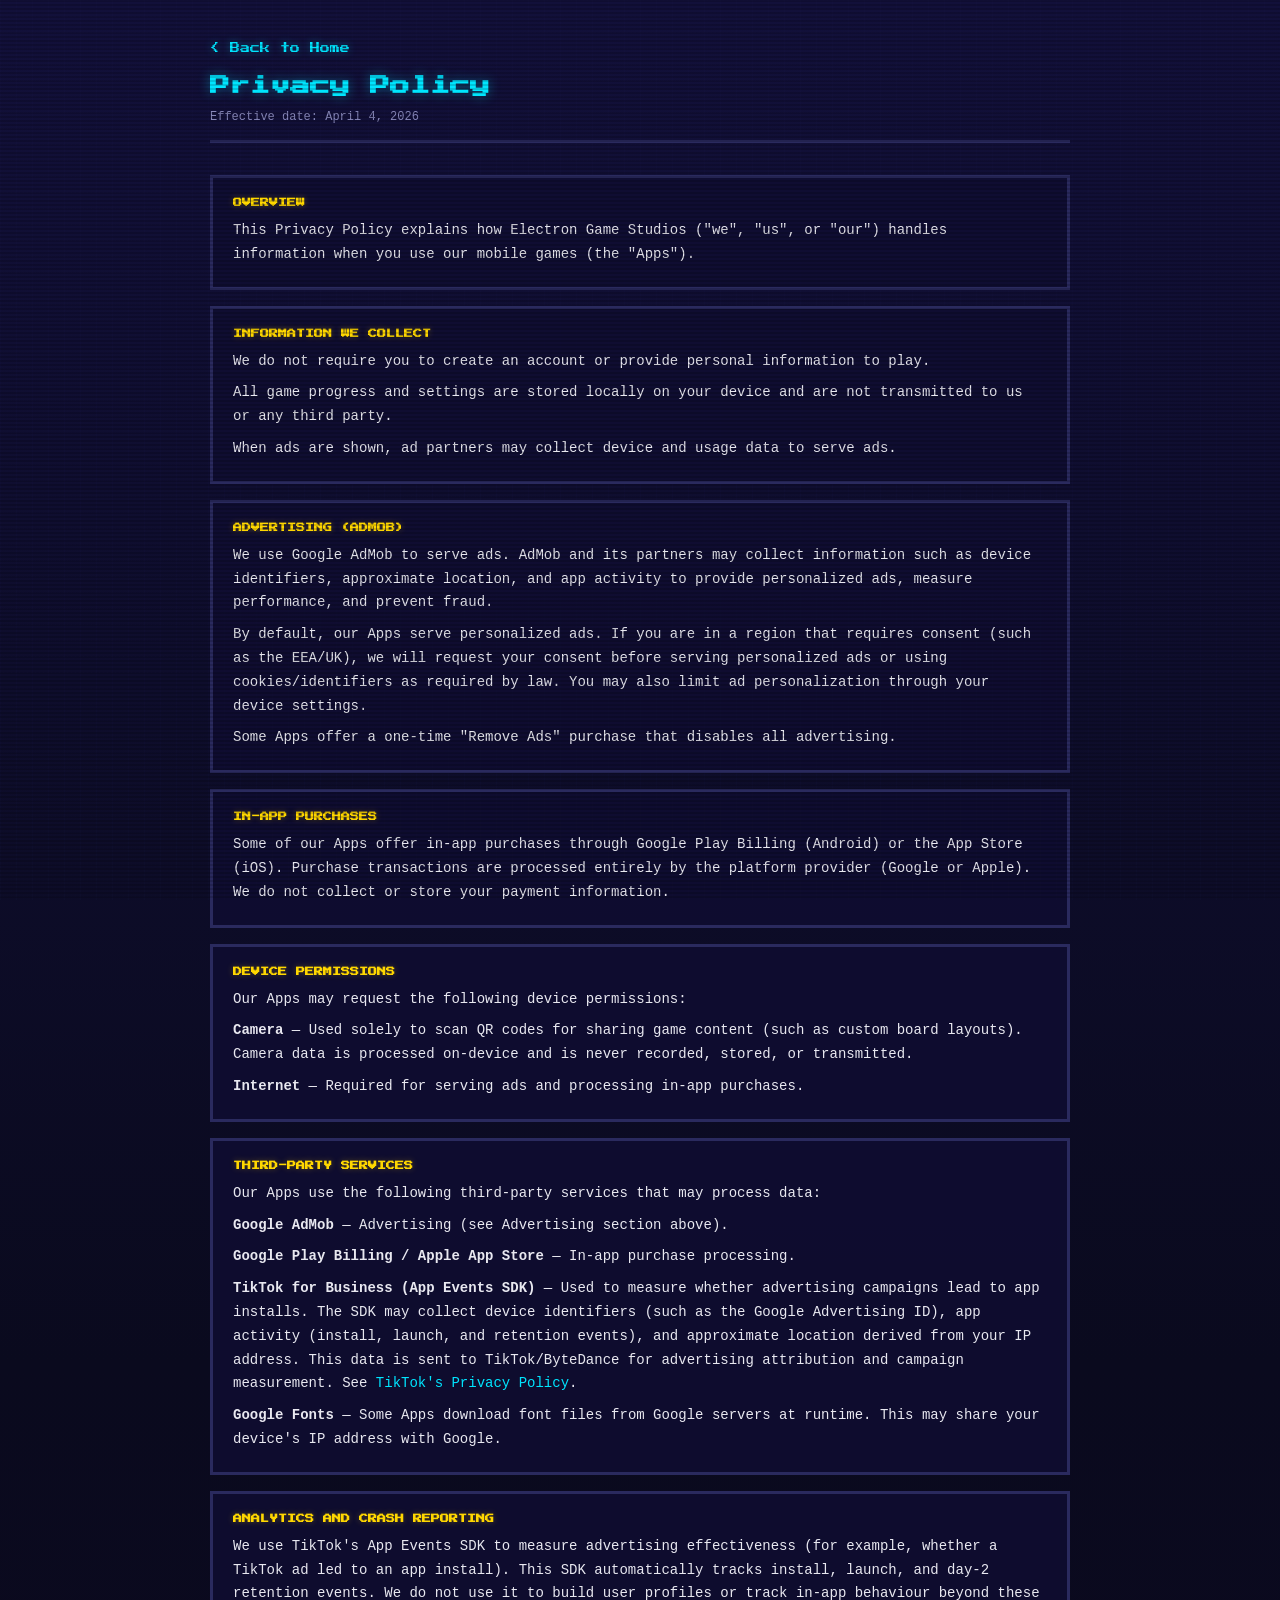
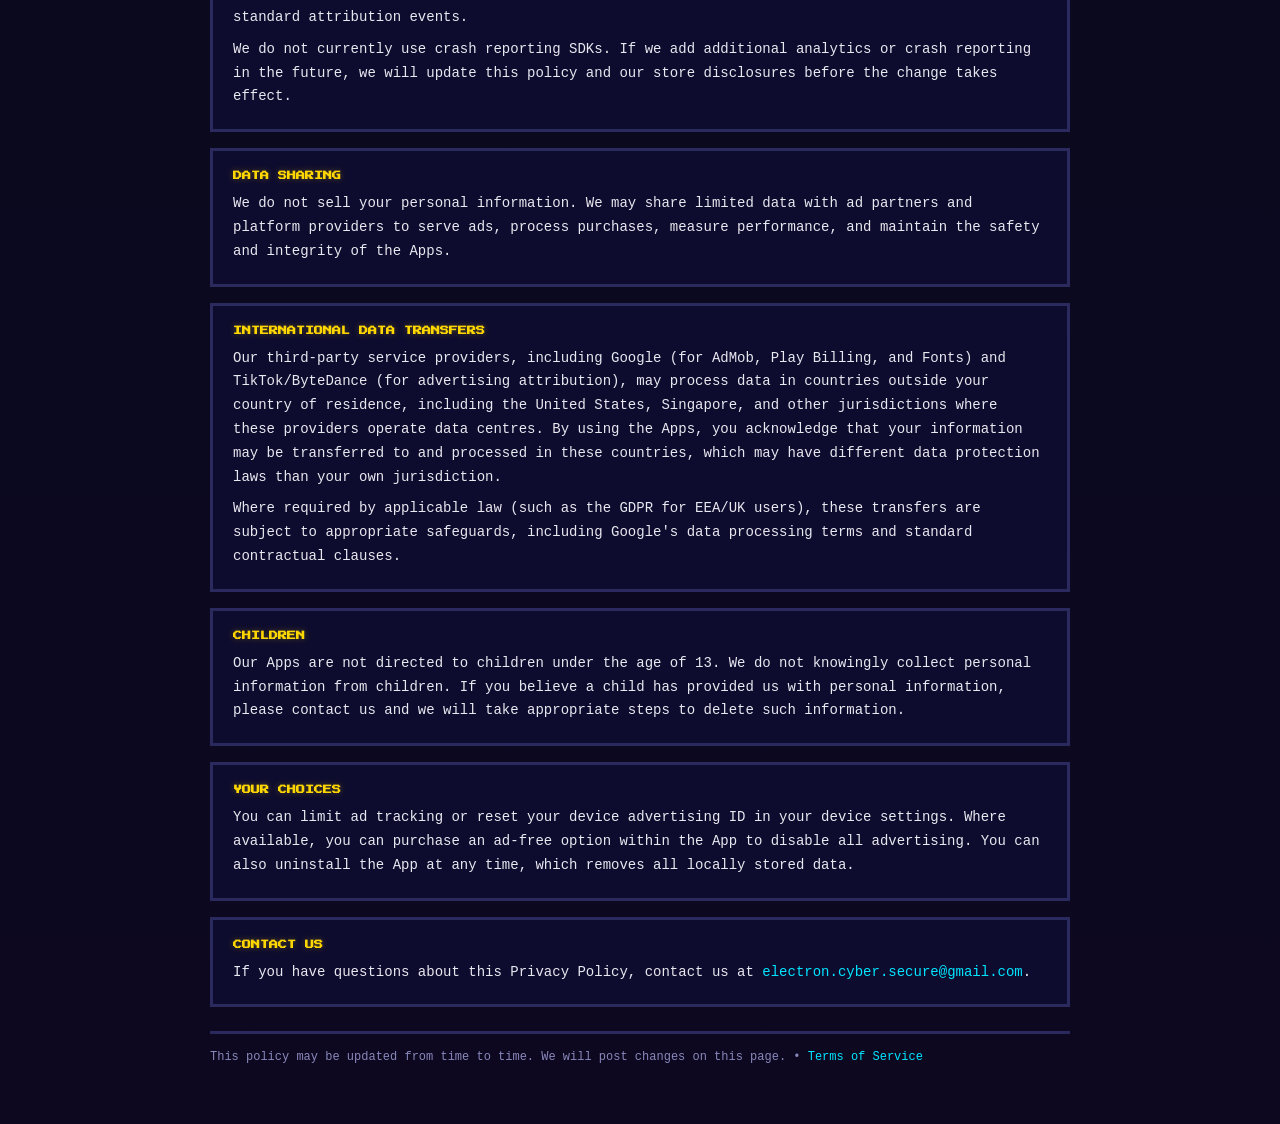
==== privacy.html @ 32475742 "docs: add TikTok SDK disclosure to privacy policy Co-Authored-By: Claude Opus 4.6 (1M context) <nore" ====
<!doctype html>
<html lang="en">
<head>
  <meta charset="utf-8">
  <meta name="viewport" content="width=device-width, initial-scale=1">
  <title>Privacy Policy - Electron Game Studios</title>
  <meta name="description" content="Privacy Policy for Electron Game Studios mobile games.">
  <link rel="preconnect" href="https://fonts.googleapis.com">
  <link rel="preconnect" href="https://fonts.gstatic.com" crossorigin>
  <link href="https://fonts.googleapis.com/css2?family=Press+Start+2P&display=swap" rel="stylesheet">
  <style>
    :root {
      --bg-deep: #0a0a1e;
      --bg-mid: #12103a;
      --text: #e8e8f0;
      --muted: #8888bb;
      --cyan: #00e5ff;
      --yellow: #ffd700;
      --purple: #9b4dff;
      --card-bg: rgba(16, 14, 50, 0.85);
      --border: #2a2a5e;
      --glow-cyan: rgba(0, 229, 255, 0.4);
    }

    * { box-sizing: border-box; margin: 0; padding: 0; }

    html, body {
      font-family: "Courier New", "Consolas", monospace;
      color: var(--text);
      background: linear-gradient(180deg, var(--bg-mid) 0%, var(--bg-deep) 50%, #0d0820 100%);
      overflow-x: hidden;
    }

    /* CRT scanline overlay */
    body::after {
      content: "";
      position: fixed;
      inset: 0;
      background: repeating-linear-gradient(
        0deg,
        transparent,
        transparent 2px,
        rgba(0, 0, 0, 0.15) 2px,
        rgba(0, 0, 0, 0.15) 4px
      );
      pointer-events: none;
      z-index: 100;
    }

    /* Pixel grid pattern */
    body::before {
      content: "";
      position: fixed;
      inset: 0;
      background-image:
        linear-gradient(rgba(40, 40, 100, 0.08) 1px, transparent 1px),
        linear-gradient(90deg, rgba(40, 40, 100, 0.08) 1px, transparent 1px);
      background-size: 16px 16px;
      pointer-events: none;
      z-index: 0;
    }

    .wrap {
      position: relative;
      z-index: 1;
      max-width: 900px;
      margin: 0 auto;
      padding: 40px 20px 60px;
    }

    header {
      margin-bottom: 32px;
      padding-bottom: 16px;
      border-bottom: 3px solid var(--border);
    }

    header a {
      font-family: "Press Start 2P", monospace;
      font-size: 10px;
      color: var(--cyan);
      text-decoration: none;
      text-shadow: 0 0 8px var(--glow-cyan);
    }

    header a:hover {
      text-shadow: 0 0 15px var(--glow-cyan);
    }

    h1 {
      font-family: "Press Start 2P", monospace;
      font-size: clamp(12px, 3vw, 20px);
      color: var(--cyan);
      text-shadow: 0 0 12px var(--glow-cyan);
      margin: 12px 0 8px;
      line-height: 1.6;
    }

    .date {
      font-size: 12px;
      color: var(--muted);
    }

    .card {
      background: var(--card-bg);
      border: 3px solid var(--border);
      padding: 20px;
      margin: 16px 0;
      transition: border-color 0.2s;
    }

    .card:hover {
      border-color: var(--purple);
    }

    h2 {
      font-family: "Press Start 2P", monospace;
      font-size: 9px;
      text-transform: uppercase;
      color: var(--yellow);
      margin-bottom: 12px;
      text-shadow: 0 0 6px rgba(255, 215, 0, 0.3);
    }

    p {
      margin: 8px 0 0;
      color: var(--text);
      line-height: 1.7;
      font-size: 14px;
    }

    a {
      color: var(--cyan);
      text-decoration: none;
    }

    a:hover {
      text-shadow: 0 0 8px var(--glow-cyan);
    }

    .footer-note {
      color: var(--muted);
      font-size: 12px;
      margin-top: 24px;
      padding-top: 16px;
      border-top: 3px solid var(--border);
    }
  </style>
</head>
<body>
  <div class="wrap">
    <header>
      <a href="index.html">&lt; Back to Home</a>
      <h1>Privacy Policy</h1>
      <div class="date">Effective date: April 4, 2026</div>
    </header>

    <div class="card">
      <h2>Overview</h2>
      <p>
        This Privacy Policy explains how Electron Game Studios ("we", "us", or "our")
        handles information when you use our mobile games (the "Apps").
      </p>
    </div>

    <div class="card">
      <h2>Information We Collect</h2>
      <p>We do not require you to create an account or provide personal information to play.</p>
      <p>All game progress and settings are stored locally on your device and are not transmitted to us or any third party.</p>
      <p>When ads are shown, ad partners may collect device and usage data to serve ads.</p>
    </div>

    <div class="card">
      <h2>Advertising (AdMob)</h2>
      <p>
        We use Google AdMob to serve ads. AdMob and its partners may collect information
        such as device identifiers, approximate location, and app activity to provide
        personalized ads, measure performance, and prevent fraud.
      </p>
      <p>
        By default, our Apps serve personalized ads. If you are in a region that requires
        consent (such as the EEA/UK), we will request your consent before serving personalized
        ads or using cookies/identifiers as required by law. You may also limit ad
        personalization through your device settings.
      </p>
      <p>
        Some Apps offer a one-time "Remove Ads" purchase that disables all advertising.
      </p>
    </div>

    <div class="card">
      <h2>In-App Purchases</h2>
      <p>
        Some of our Apps offer in-app purchases through Google Play Billing (Android) or
        the App Store (iOS). Purchase transactions are processed entirely by the platform
        provider (Google or Apple). We do not collect or store your payment information.
      </p>
    </div>

    <div class="card">
      <h2>Device Permissions</h2>
      <p>
        Our Apps may request the following device permissions:
      </p>
      <p>
        <strong>Camera</strong> &mdash; Used solely to scan QR codes for sharing game content
        (such as custom board layouts). Camera data is processed
        on-device and is never recorded, stored, or transmitted.
      </p>
      <p>
        <strong>Internet</strong> &mdash; Required for serving ads and processing in-app purchases.
      </p>
    </div>

    <div class="card">
      <h2>Third-Party Services</h2>
      <p>Our Apps use the following third-party services that may process data:</p>
      <p>
        <strong>Google AdMob</strong> &mdash; Advertising (see Advertising section above).
      </p>
      <p>
        <strong>Google Play Billing / Apple App Store</strong> &mdash; In-app purchase processing.
      </p>
      <p>
        <strong>TikTok for Business (App Events SDK)</strong> &mdash; Used to measure whether
        advertising campaigns lead to app installs. The SDK may collect device identifiers
        (such as the Google Advertising ID), app activity (install, launch, and retention
        events), and approximate location derived from your IP address. This data is sent to
        TikTok/ByteDance for advertising attribution and campaign measurement.
        See <a href="https://www.tiktok.com/legal/page/global/privacy-policy/en">TikTok's Privacy Policy</a>.
      </p>
      <p>
        <strong>Google Fonts</strong> &mdash; Some Apps download font files from Google servers
        at runtime. This may share your device's IP address with Google.
      </p>
    </div>

    <div class="card">
      <h2>Analytics and Crash Reporting</h2>
      <p>
        We use TikTok's App Events SDK to measure advertising effectiveness (for example,
        whether a TikTok ad led to an app install). This SDK automatically tracks install,
        launch, and day-2 retention events. We do not use it to build user profiles or track
        in-app behaviour beyond these standard attribution events.
      </p>
      <p>
        We do not currently use crash reporting SDKs. If we add additional analytics or crash
        reporting in the future, we will update this policy and our store disclosures before
        the change takes effect.
      </p>
    </div>

    <div class="card">
      <h2>Data Sharing</h2>
      <p>
        We do not sell your personal information. We may share limited data with ad partners
        and platform providers to serve ads, process purchases, measure performance, and
        maintain the safety and integrity of the Apps.
      </p>
    </div>

    <div class="card">
      <h2>International Data Transfers</h2>
      <p>
        Our third-party service providers, including Google (for AdMob, Play Billing, and Fonts)
        and TikTok/ByteDance (for advertising attribution),
        may process data in countries outside your country of residence, including the United States,
        Singapore, and other jurisdictions where these providers operate data centres. By using the Apps, you acknowledge
        that your information may be transferred to and processed in these countries, which may have
        different data protection laws than your own jurisdiction.
      </p>
      <p>
        Where required by applicable law (such as the GDPR for EEA/UK users), these transfers are
        subject to appropriate safeguards, including Google's data processing terms and standard
        contractual clauses.
      </p>
    </div>

    <div class="card">
      <h2>Children</h2>
      <p>
        Our Apps are not directed to children under the age of 13. We do not knowingly collect
        personal information from children. If you believe a child has provided us with
        personal information, please contact us and we will take appropriate steps to delete
        such information.
      </p>
    </div>

    <div class="card">
      <h2>Your Choices</h2>
      <p>
        You can limit ad tracking or reset your device advertising ID in your device settings.
        Where available, you can purchase an ad-free option within the App to disable all
        advertising. You can also uninstall the App at any time, which removes all locally
        stored data.
      </p>
    </div>

    <div class="card">
      <h2>Contact Us</h2>
      <p>
        If you have questions about this Privacy Policy, contact us at
        <a href="mailto:electron.cyber.secure@gmail.com">electron.cyber.secure@gmail.com</a>.
      </p>
    </div>

    <div class="footer-note">
      This policy may be updated from time to time. We will post changes on this page.
      &bull; <a href="tos.html">Terms of Service</a>
    </div>
  </div>
</body>
</html>
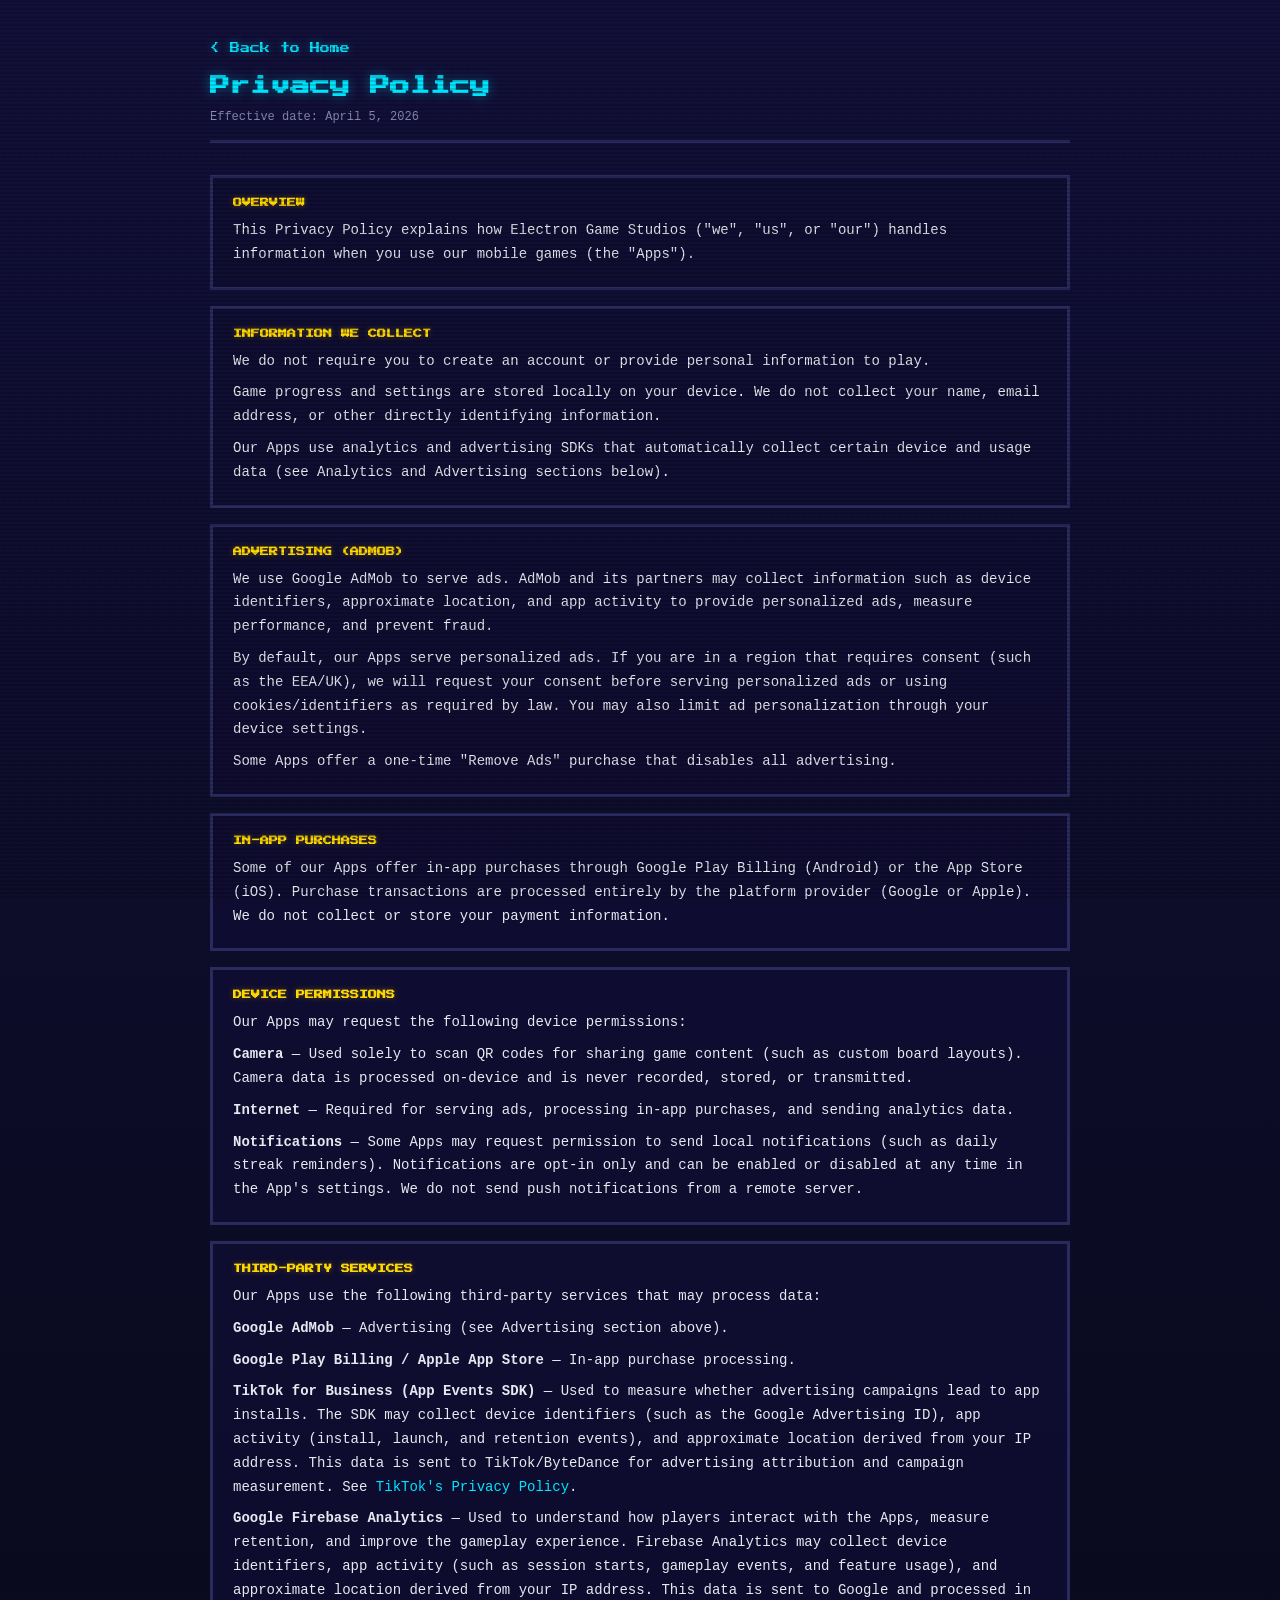
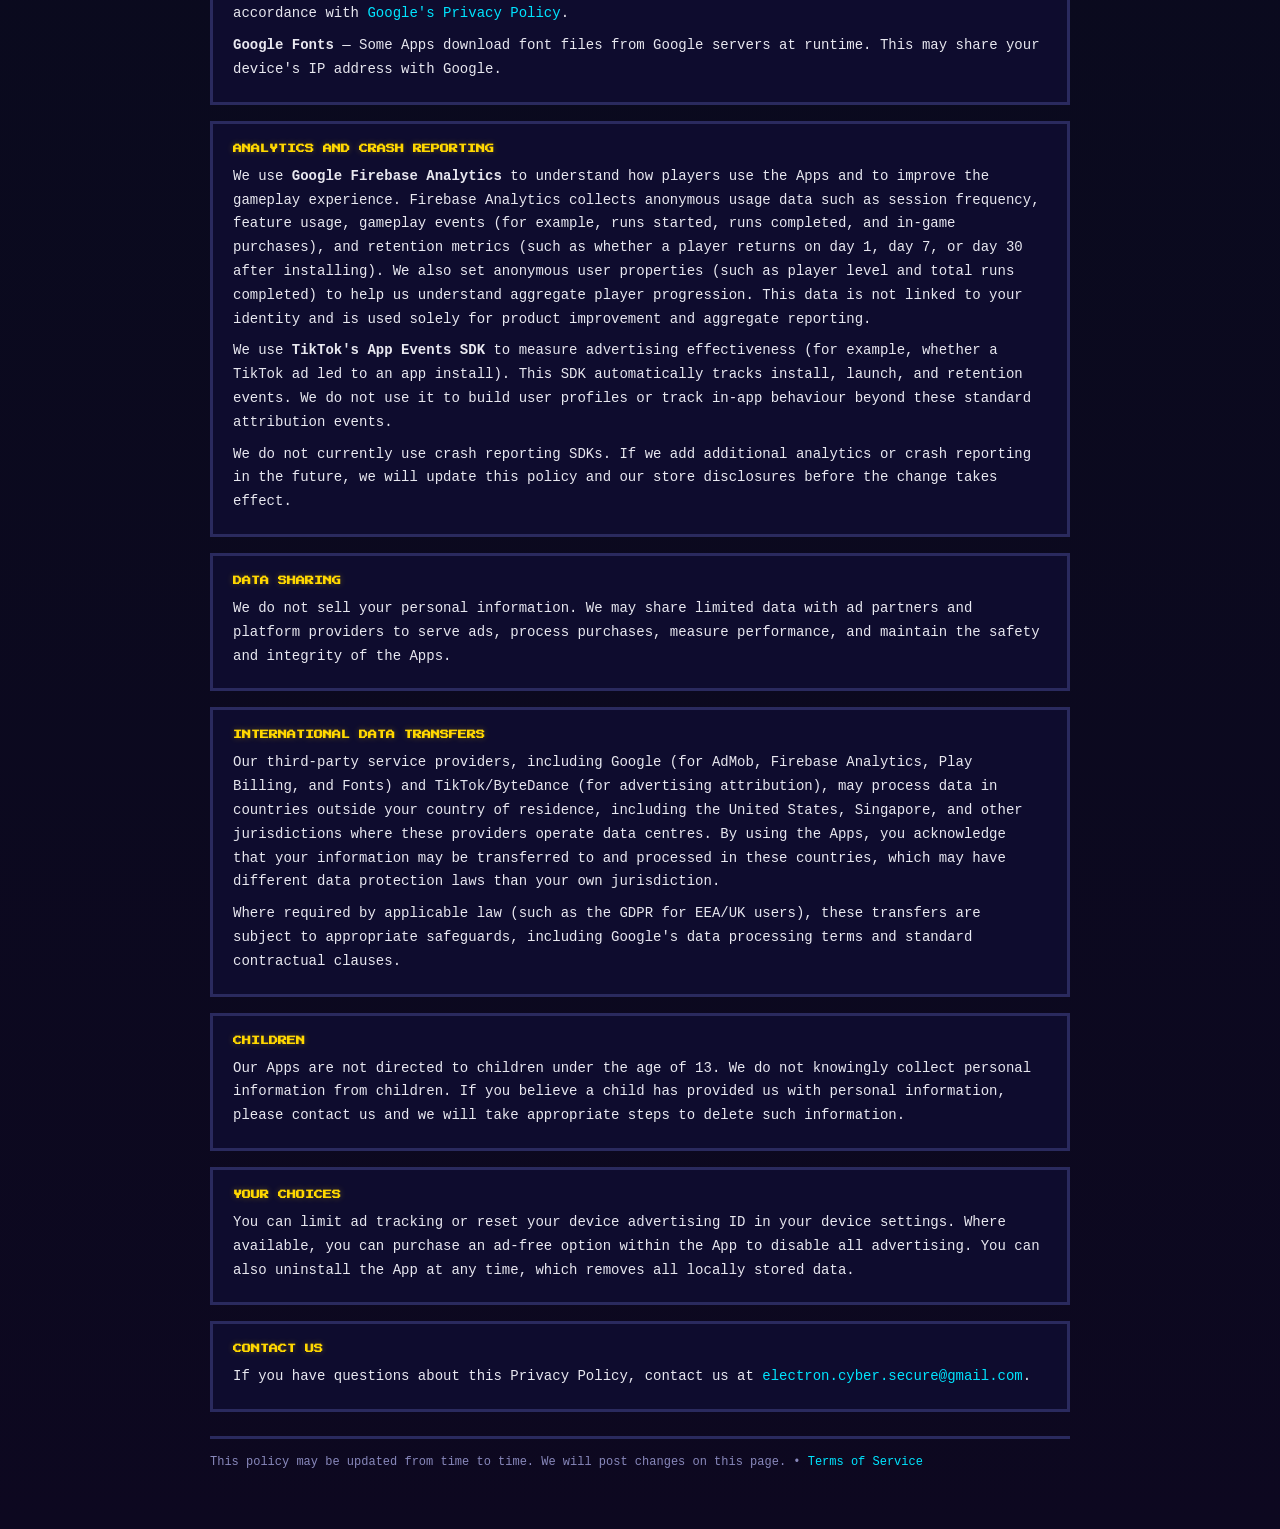
==== commit 3b69e311: "update privacy policy and ToS for Firebase Analytics integration Add Firebase Analytics as a third-p" ====
--- a/privacy.html
+++ b/privacy.html
@@ -151,7 +151,7 @@
     <header>
       <a href="index.html">&lt; Back to Home</a>
       <h1>Privacy Policy</h1>
-      <div class="date">Effective date: April 4, 2026</div>
+      <div class="date">Effective date: April 5, 2026</div>
     </header>
 
     <div class="card">
@@ -165,8 +165,8 @@
     <div class="card">
       <h2>Information We Collect</h2>
       <p>We do not require you to create an account or provide personal information to play.</p>
-      <p>All game progress and settings are stored locally on your device and are not transmitted to us or any third party.</p>
-      <p>When ads are shown, ad partners may collect device and usage data to serve ads.</p>
+      <p>Game progress and settings are stored locally on your device. We do not collect your name, email address, or other directly identifying information.</p>
+      <p>Our Apps use analytics and advertising SDKs that automatically collect certain device and usage data (see Analytics and Advertising sections below).</p>
     </div>
 
     <div class="card">
@@ -207,7 +207,13 @@
         on-device and is never recorded, stored, or transmitted.
       </p>
       <p>
-        <strong>Internet</strong> &mdash; Required for serving ads and processing in-app purchases.
+        <strong>Internet</strong> &mdash; Required for serving ads, processing in-app purchases, and sending analytics data.
+      </p>
+      <p>
+        <strong>Notifications</strong> &mdash; Some Apps may request permission to send local
+        notifications (such as daily streak reminders). Notifications are opt-in only and can
+        be enabled or disabled at any time in the App's settings. We do not send push
+        notifications from a remote server.
       </p>
     </div>
 
@@ -229,6 +235,14 @@
         See <a href="https://www.tiktok.com/legal/page/global/privacy-policy/en">TikTok's Privacy Policy</a>.
       </p>
       <p>
+        <strong>Google Firebase Analytics</strong> &mdash; Used to understand how players interact
+        with the Apps, measure retention, and improve the gameplay experience. Firebase Analytics
+        may collect device identifiers, app activity (such as session starts, gameplay events,
+        and feature usage), and approximate location derived from your IP address. This data is
+        sent to Google and processed in accordance with
+        <a href="https://policies.google.com/privacy">Google's Privacy Policy</a>.
+      </p>
+      <p>
         <strong>Google Fonts</strong> &mdash; Some Apps download font files from Google servers
         at runtime. This may share your device's IP address with Google.
       </p>
@@ -237,9 +251,19 @@
     <div class="card">
       <h2>Analytics and Crash Reporting</h2>
       <p>
-        We use TikTok's App Events SDK to measure advertising effectiveness (for example,
-        whether a TikTok ad led to an app install). This SDK automatically tracks install,
-        launch, and day-2 retention events. We do not use it to build user profiles or track
+        We use <strong>Google Firebase Analytics</strong> to understand how players use the Apps
+        and to improve the gameplay experience. Firebase Analytics collects anonymous usage data
+        such as session frequency, feature usage, gameplay events (for example, runs started,
+        runs completed, and in-game purchases), and retention metrics (such as whether a player
+        returns on day 1, day 7, or day 30 after installing). We also set anonymous user
+        properties (such as player level and total runs completed) to help us understand
+        aggregate player progression. This data is not linked to your identity and is used
+        solely for product improvement and aggregate reporting.
+      </p>
+      <p>
+        We use <strong>TikTok's App Events SDK</strong> to measure advertising effectiveness
+        (for example, whether a TikTok ad led to an app install). This SDK automatically tracks
+        install, launch, and retention events. We do not use it to build user profiles or track
         in-app behaviour beyond these standard attribution events.
       </p>
       <p>
@@ -261,7 +285,7 @@
     <div class="card">
       <h2>International Data Transfers</h2>
       <p>
-        Our third-party service providers, including Google (for AdMob, Play Billing, and Fonts)
+        Our third-party service providers, including Google (for AdMob, Firebase Analytics, Play Billing, and Fonts)
         and TikTok/ByteDance (for advertising attribution),
         may process data in countries outside your country of residence, including the United States,
         Singapore, and other jurisdictions where these providers operate data centres. By using the Apps, you acknowledge
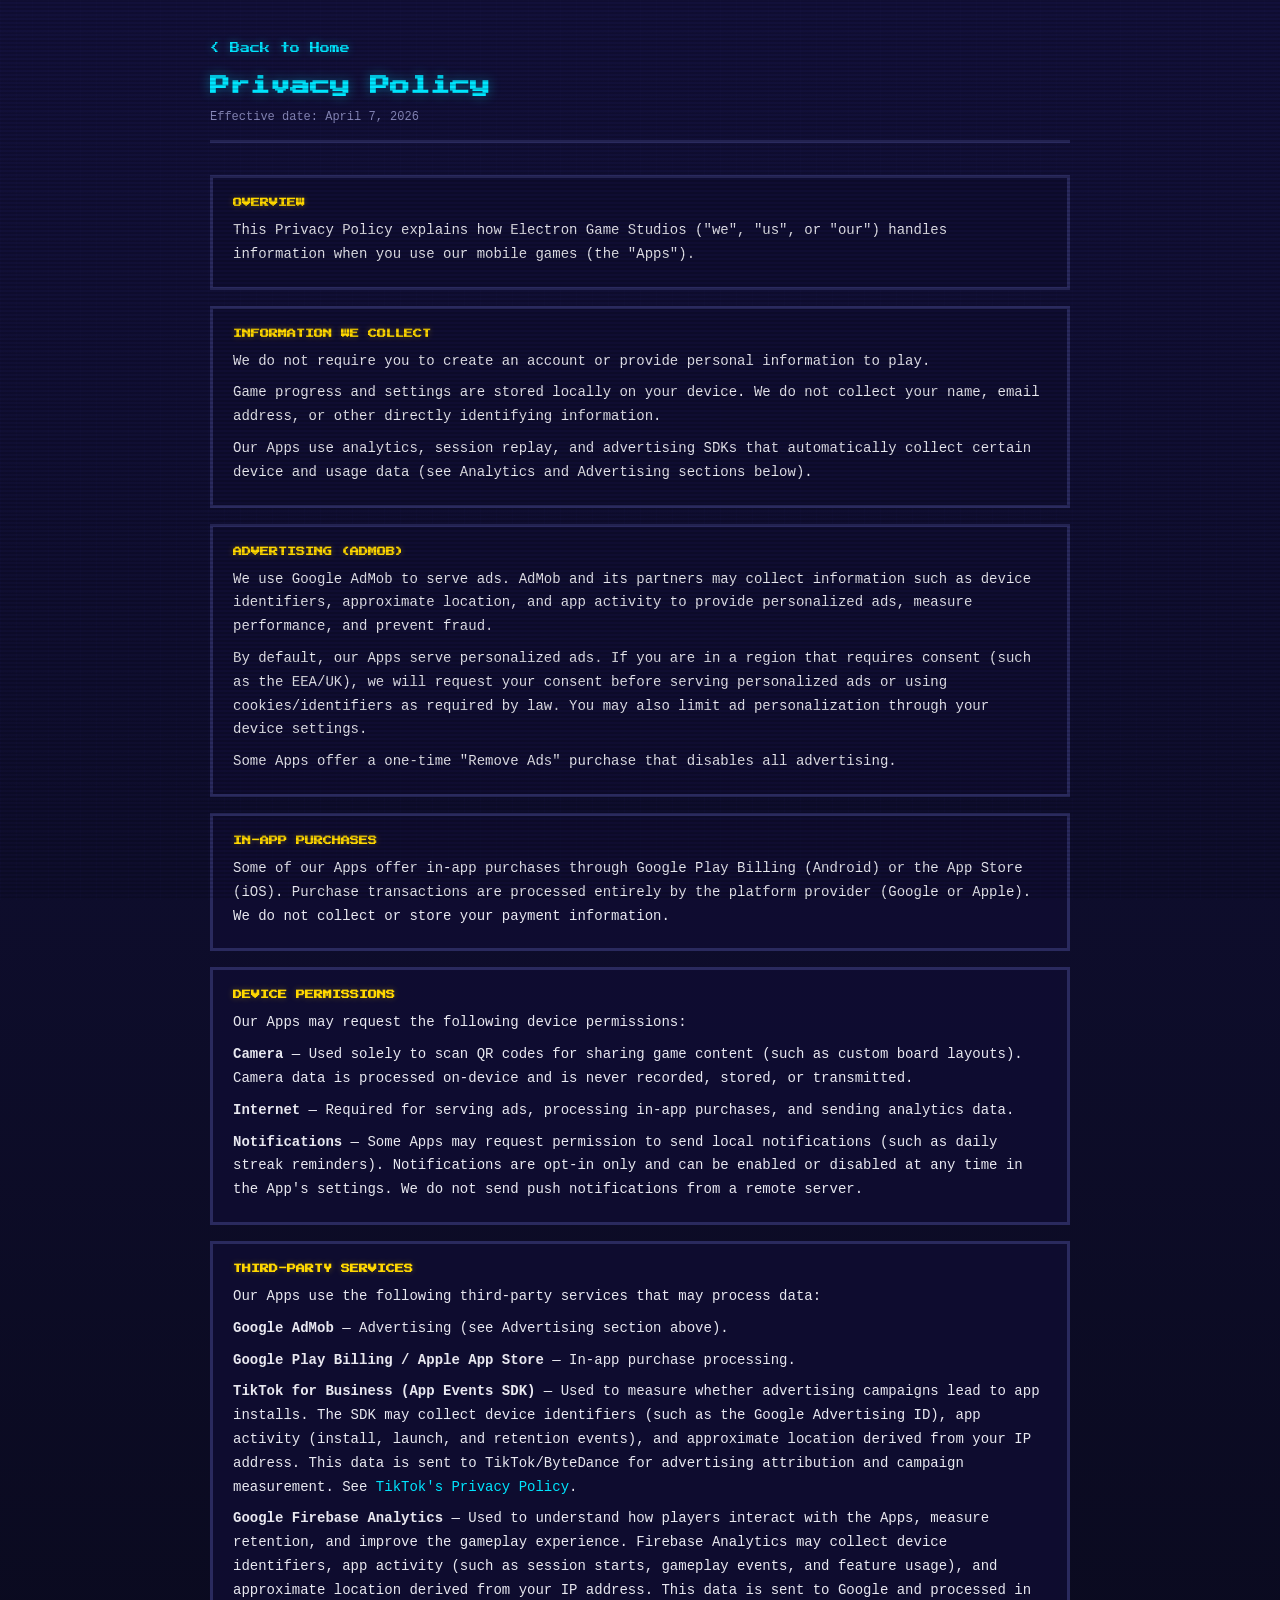
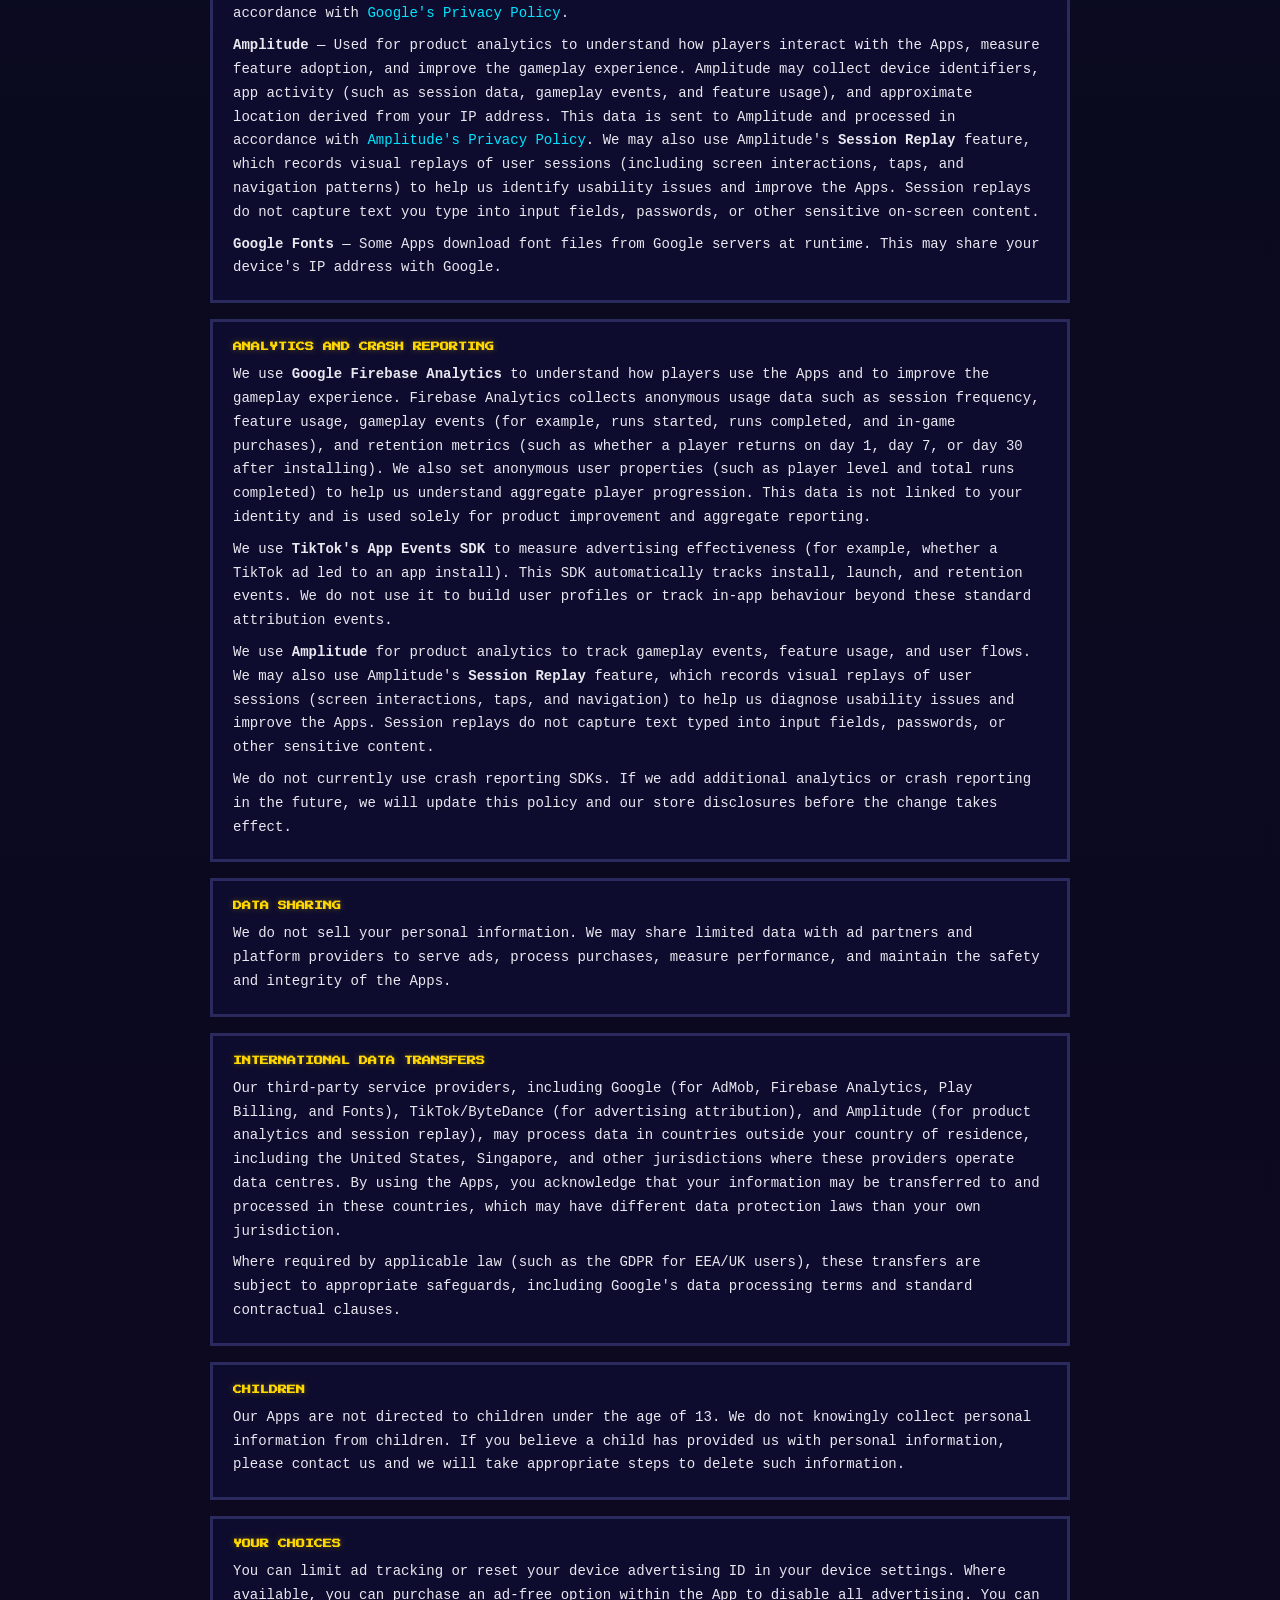
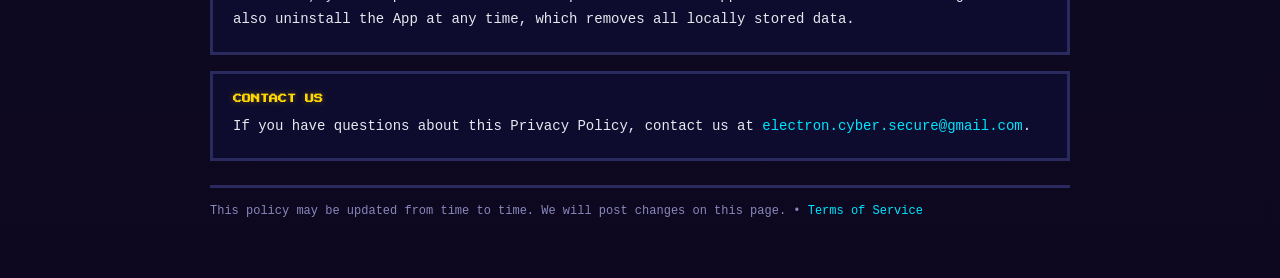
==== commit ff5d931a: "update site with Amplitude analytics, session replay disclosure, and Play Store links Co-Authored-By" ====
--- a/privacy.html
+++ b/privacy.html
@@ -151,7 +151,7 @@
     <header>
       <a href="index.html">&lt; Back to Home</a>
       <h1>Privacy Policy</h1>
-      <div class="date">Effective date: April 5, 2026</div>
+      <div class="date">Effective date: April 7, 2026</div>
     </header>
 
     <div class="card">
@@ -166,7 +166,7 @@
       <h2>Information We Collect</h2>
       <p>We do not require you to create an account or provide personal information to play.</p>
       <p>Game progress and settings are stored locally on your device. We do not collect your name, email address, or other directly identifying information.</p>
-      <p>Our Apps use analytics and advertising SDKs that automatically collect certain device and usage data (see Analytics and Advertising sections below).</p>
+      <p>Our Apps use analytics, session replay, and advertising SDKs that automatically collect certain device and usage data (see Analytics and Advertising sections below).</p>
     </div>
 
     <div class="card">
@@ -241,6 +241,18 @@
         and feature usage), and approximate location derived from your IP address. This data is
         sent to Google and processed in accordance with
         <a href="https://policies.google.com/privacy">Google's Privacy Policy</a>.
+      </p>
+      <p>
+        <strong>Amplitude</strong> &mdash; Used for product analytics to understand how players
+        interact with the Apps, measure feature adoption, and improve the gameplay experience.
+        Amplitude may collect device identifiers, app activity (such as session data, gameplay
+        events, and feature usage), and approximate location derived from your IP address.
+        This data is sent to Amplitude and processed in accordance with
+        <a href="https://amplitude.com/privacy">Amplitude's Privacy Policy</a>.
+        We may also use Amplitude's <strong>Session Replay</strong> feature, which records visual
+        replays of user sessions (including screen interactions, taps, and navigation patterns)
+        to help us identify usability issues and improve the Apps. Session replays do not capture
+        text you type into input fields, passwords, or other sensitive on-screen content.
       </p>
       <p>
         <strong>Google Fonts</strong> &mdash; Some Apps download font files from Google servers
@@ -267,6 +279,13 @@
         in-app behaviour beyond these standard attribution events.
       </p>
       <p>
+        We use <strong>Amplitude</strong> for product analytics to track gameplay events,
+        feature usage, and user flows. We may also use Amplitude's <strong>Session Replay</strong>
+        feature, which records visual replays of user sessions (screen interactions, taps, and
+        navigation) to help us diagnose usability issues and improve the Apps. Session replays
+        do not capture text typed into input fields, passwords, or other sensitive content.
+      </p>
+      <p>
         We do not currently use crash reporting SDKs. If we add additional analytics or crash
         reporting in the future, we will update this policy and our store disclosures before
         the change takes effect.
@@ -285,8 +304,8 @@
     <div class="card">
       <h2>International Data Transfers</h2>
       <p>
-        Our third-party service providers, including Google (for AdMob, Firebase Analytics, Play Billing, and Fonts)
-        and TikTok/ByteDance (for advertising attribution),
+        Our third-party service providers, including Google (for AdMob, Firebase Analytics, Play Billing, and Fonts),
+        TikTok/ByteDance (for advertising attribution), and Amplitude (for product analytics and session replay),
         may process data in countries outside your country of residence, including the United States,
         Singapore, and other jurisdictions where these providers operate data centres. By using the Apps, you acknowledge
         that your information may be transferred to and processed in these countries, which may have
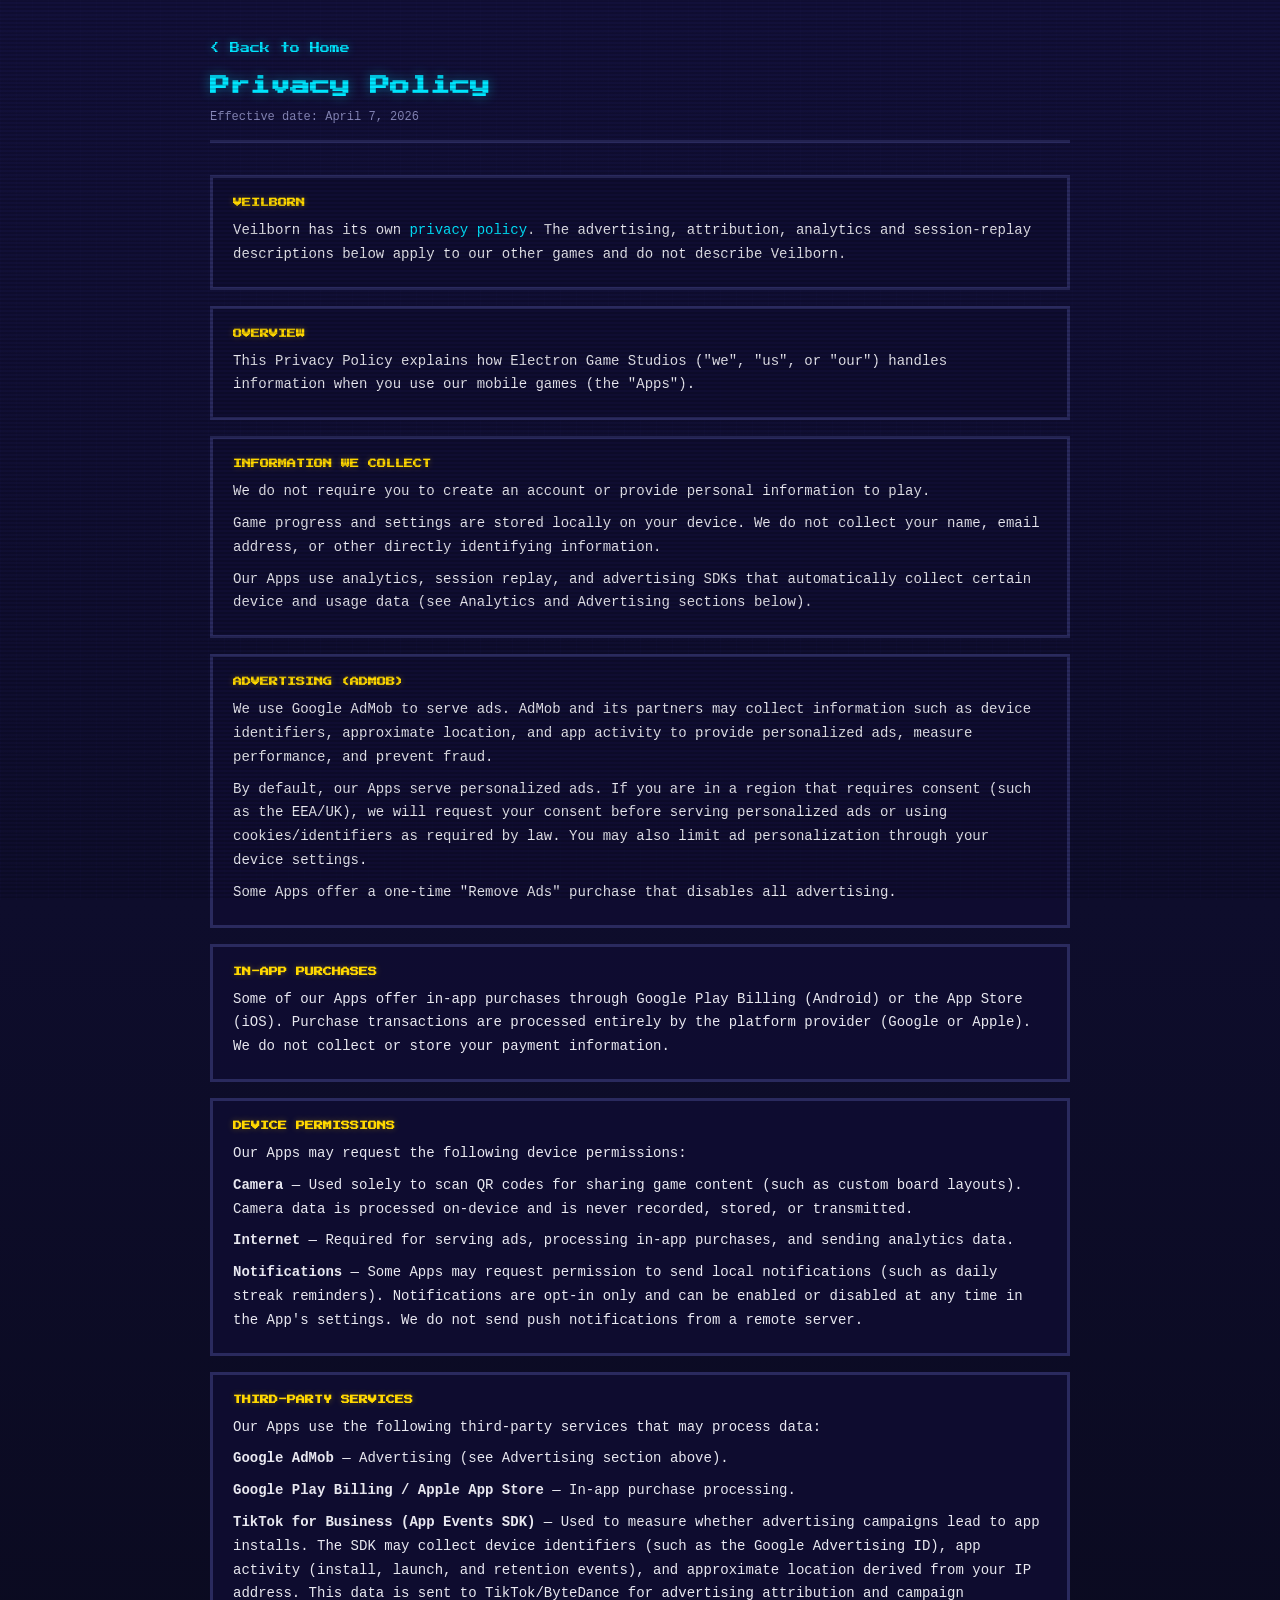
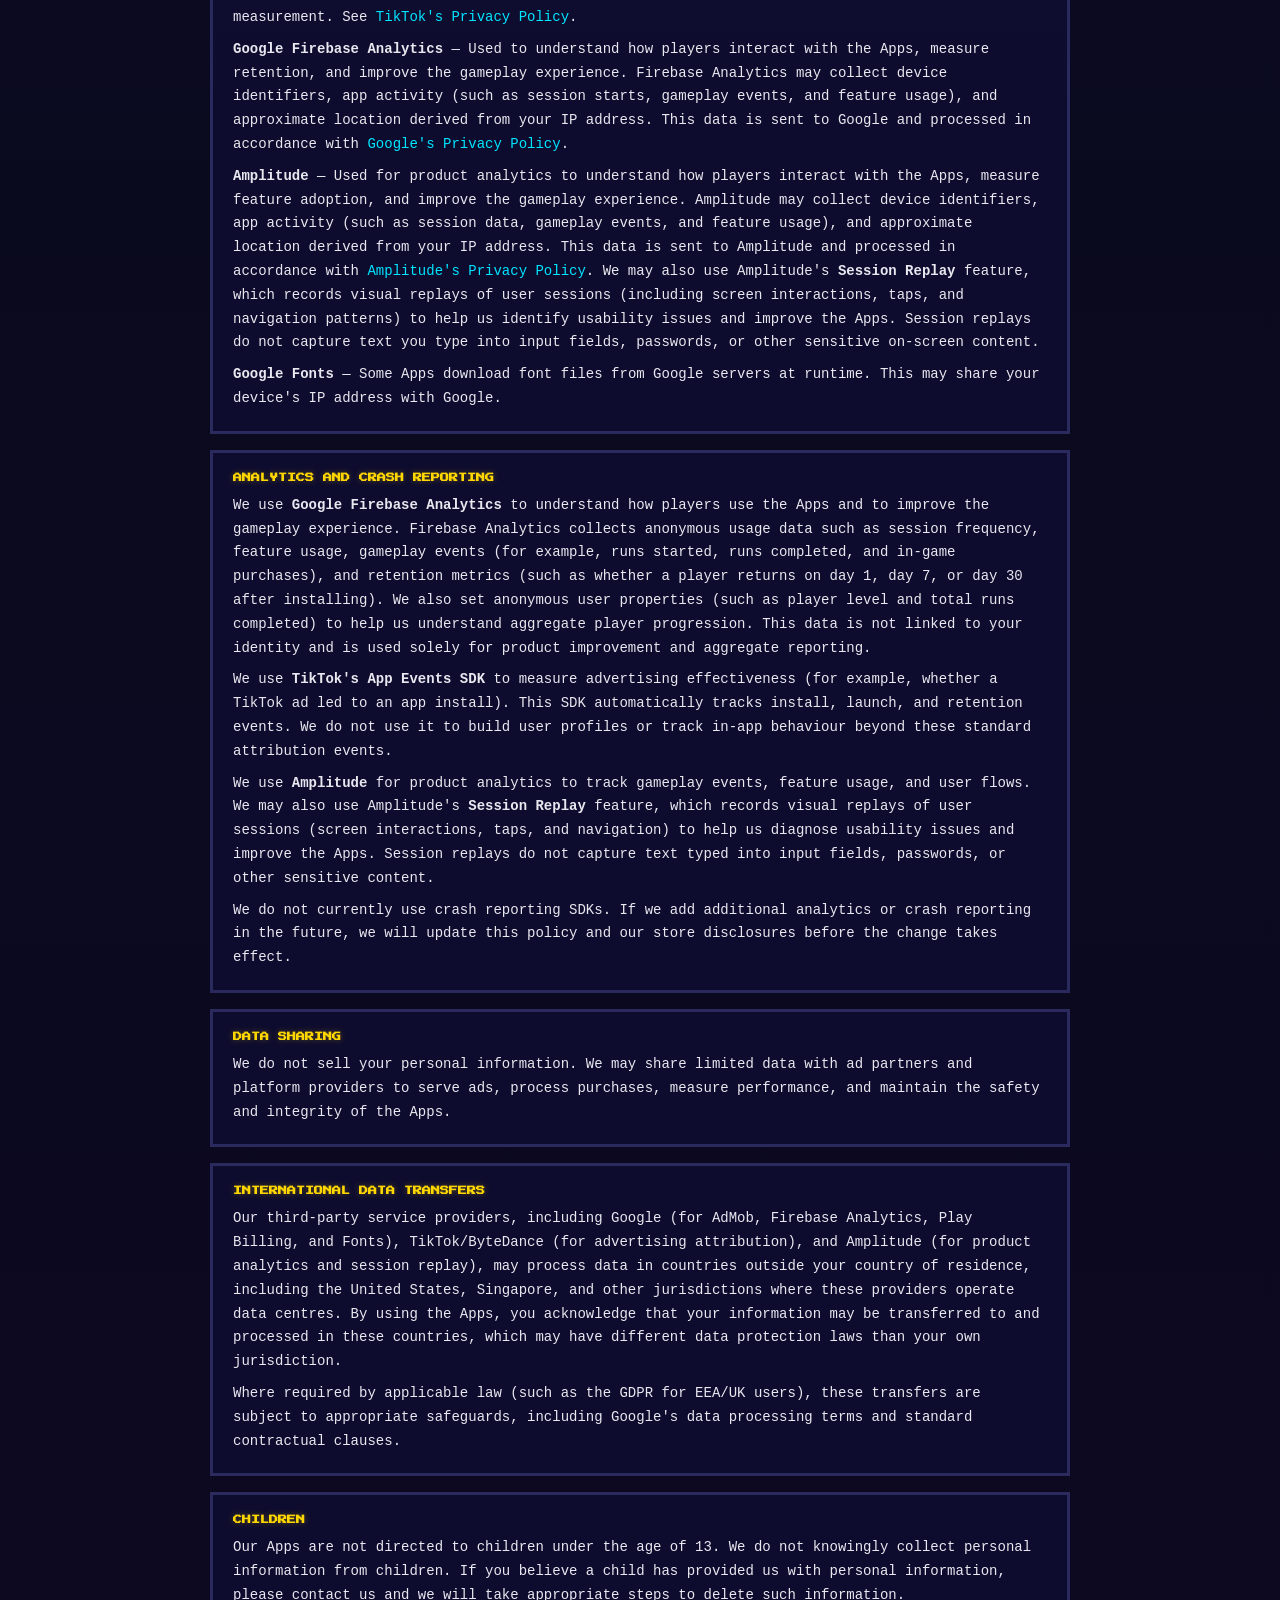
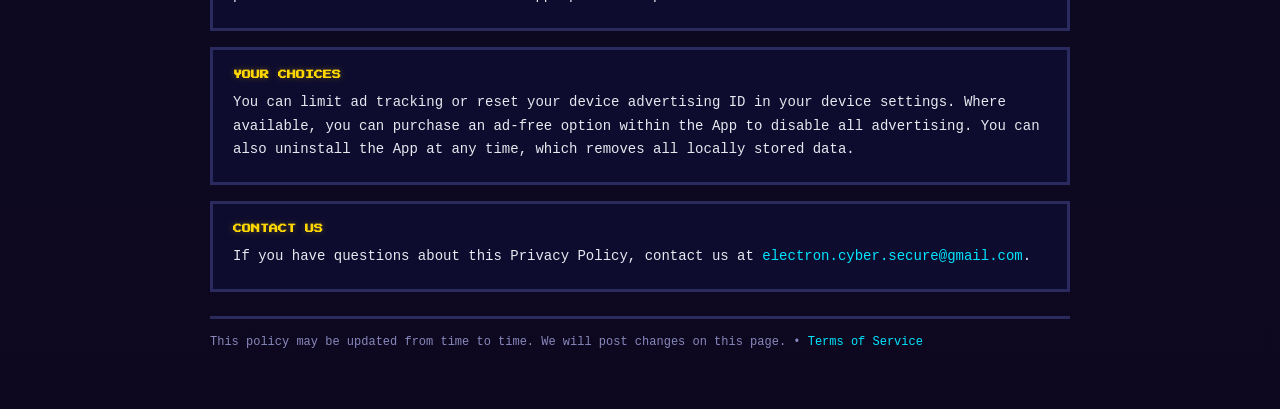
==== commit 33768645: "Add Veilborn support and app-specific privacy pages" ====
--- a/privacy.html
+++ b/privacy.html
@@ -155,6 +155,11 @@
     </header>
 
     <div class="card">
+      <h2>Veilborn</h2>
+      <p>Veilborn has its own <a href="veilborn-privacy.html">privacy policy</a>. The advertising, attribution, analytics and session-replay descriptions below apply to our other games and do not describe Veilborn.</p>
+    </div>
+
+    <div class="card">
       <h2>Overview</h2>
       <p>
         This Privacy Policy explains how Electron Game Studios ("we", "us", or "our")
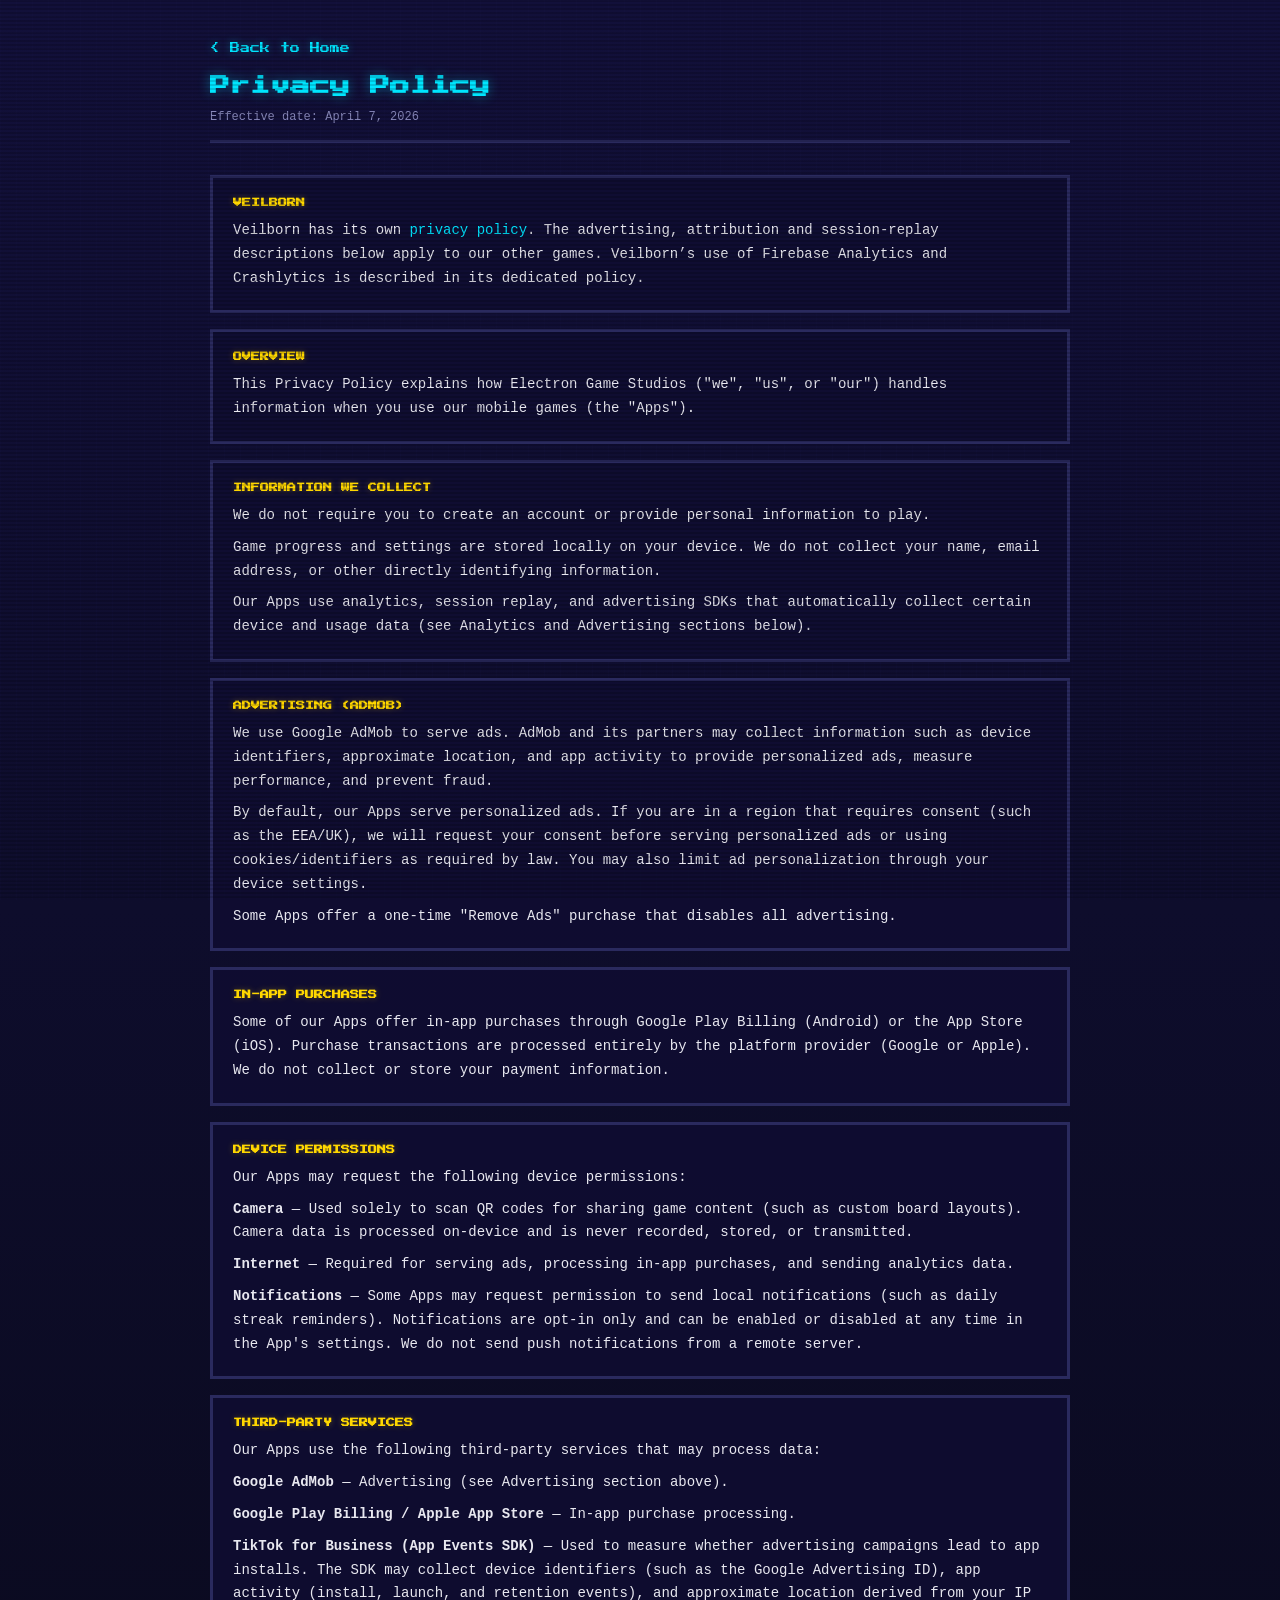
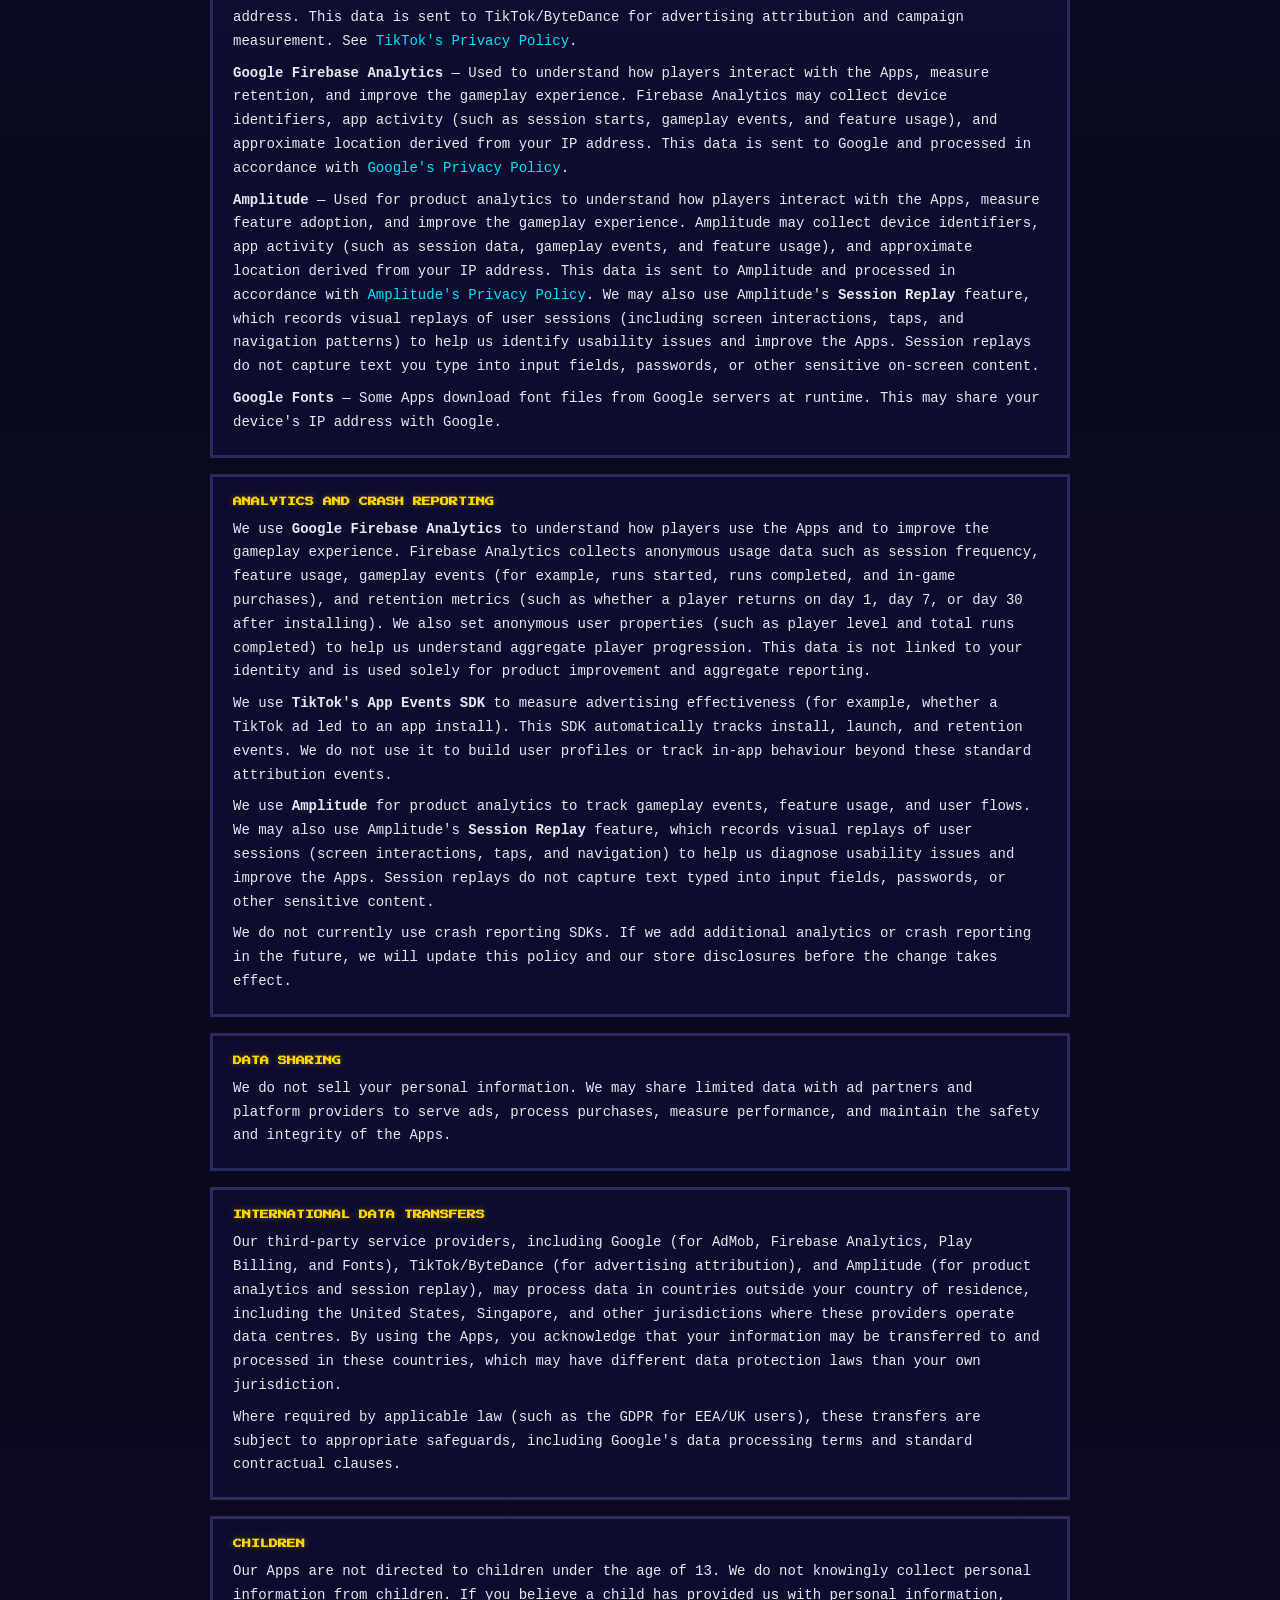
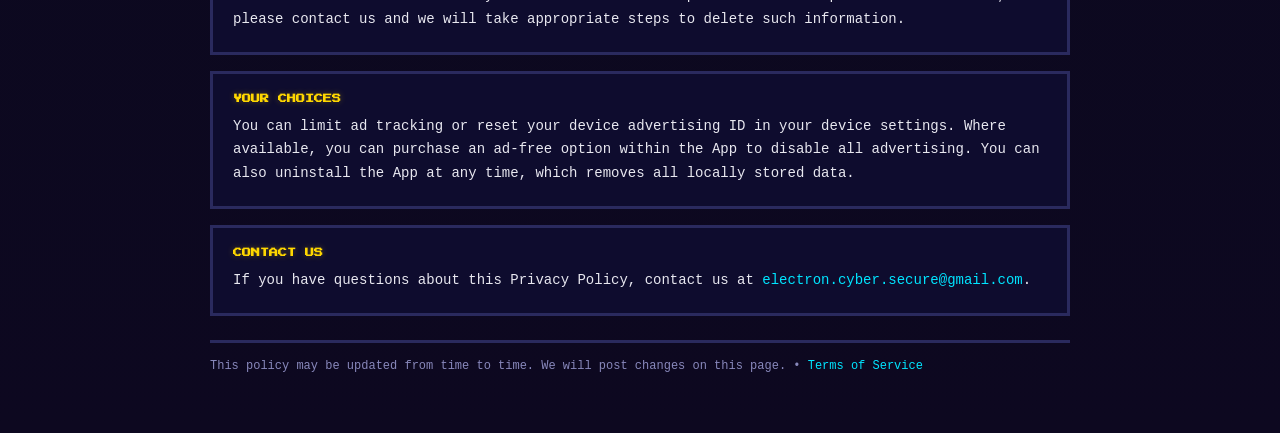
==== commit bb1548ff: "Disclose Veilborn Firebase analytics and crash reporting" ====
--- a/privacy.html
+++ b/privacy.html
@@ -156,7 +156,7 @@
 
     <div class="card">
       <h2>Veilborn</h2>
-      <p>Veilborn has its own <a href="veilborn-privacy.html">privacy policy</a>. The advertising, attribution, analytics and session-replay descriptions below apply to our other games and do not describe Veilborn.</p>
+      <p>Veilborn has its own <a href="veilborn-privacy.html">privacy policy</a>. The advertising, attribution and session-replay descriptions below apply to our other games. Veilborn’s use of Firebase Analytics and Crashlytics is described in its dedicated policy.</p>
     </div>
 
     <div class="card">
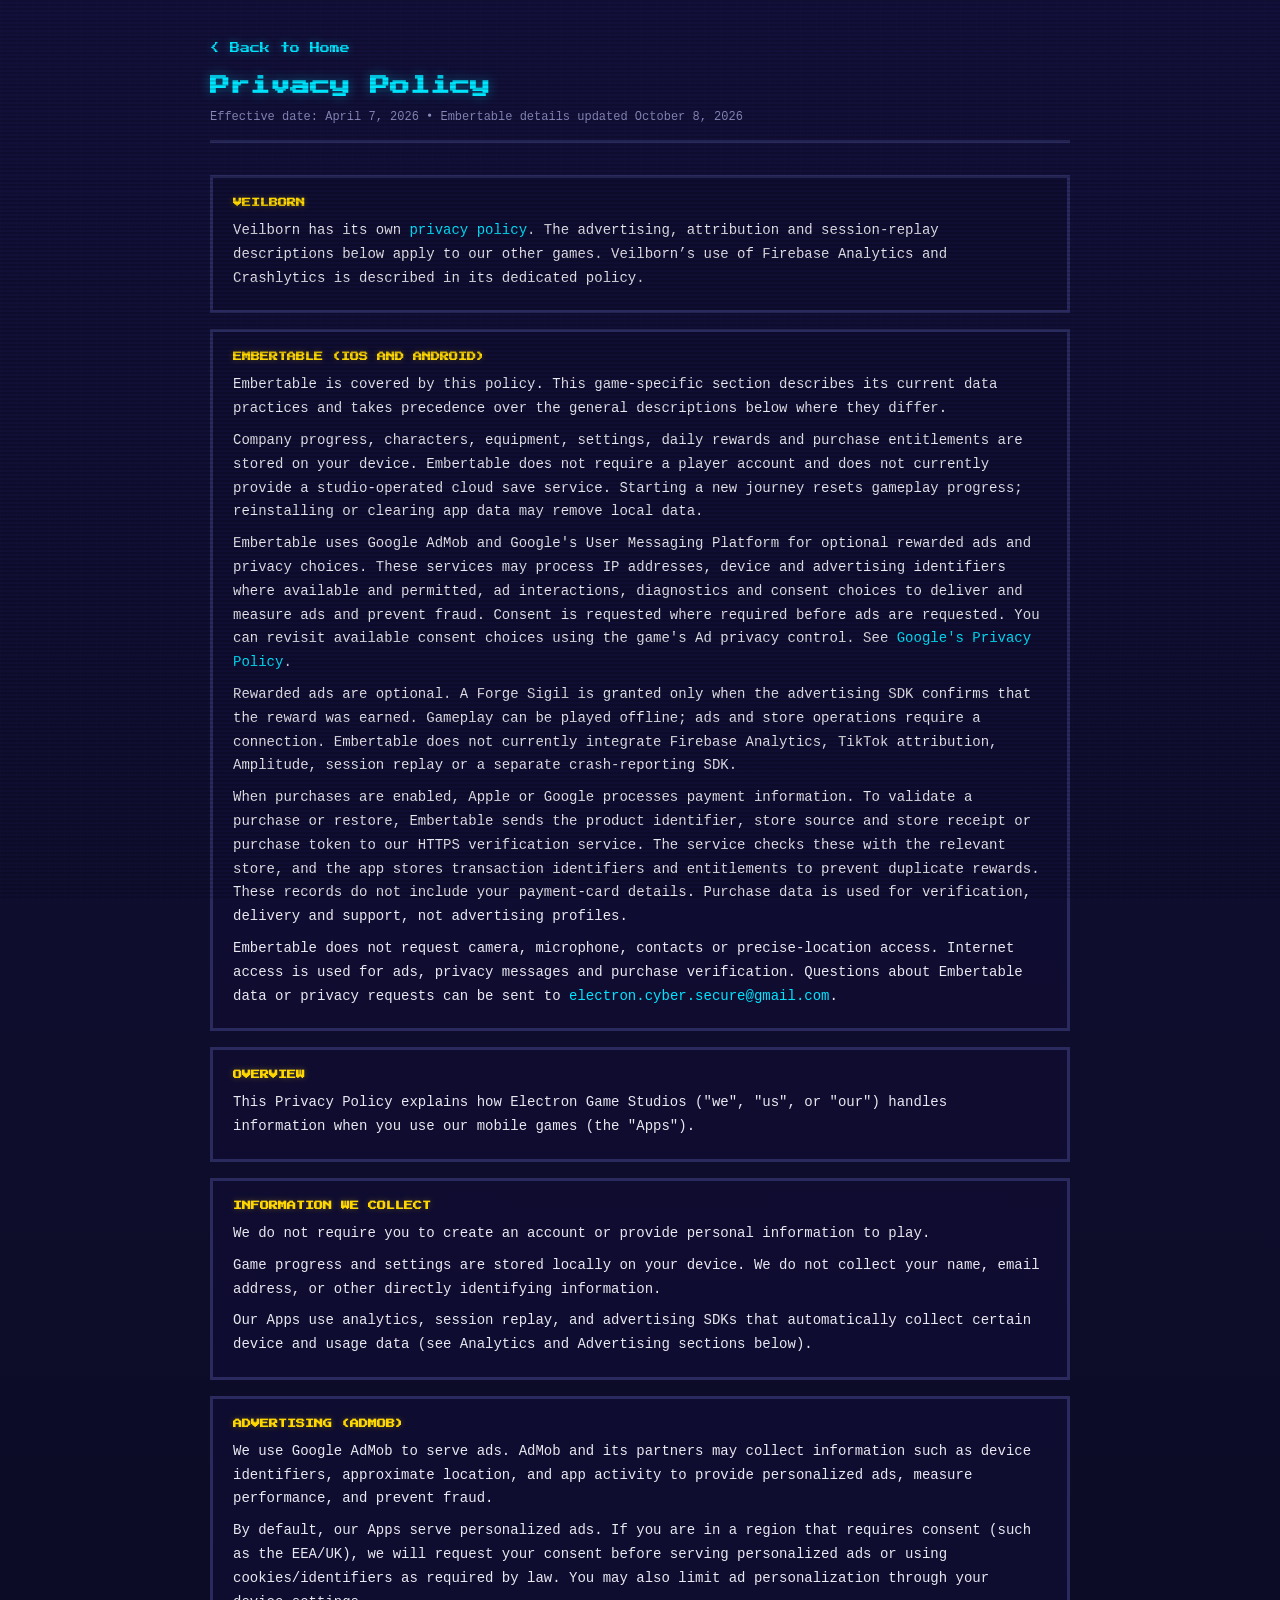
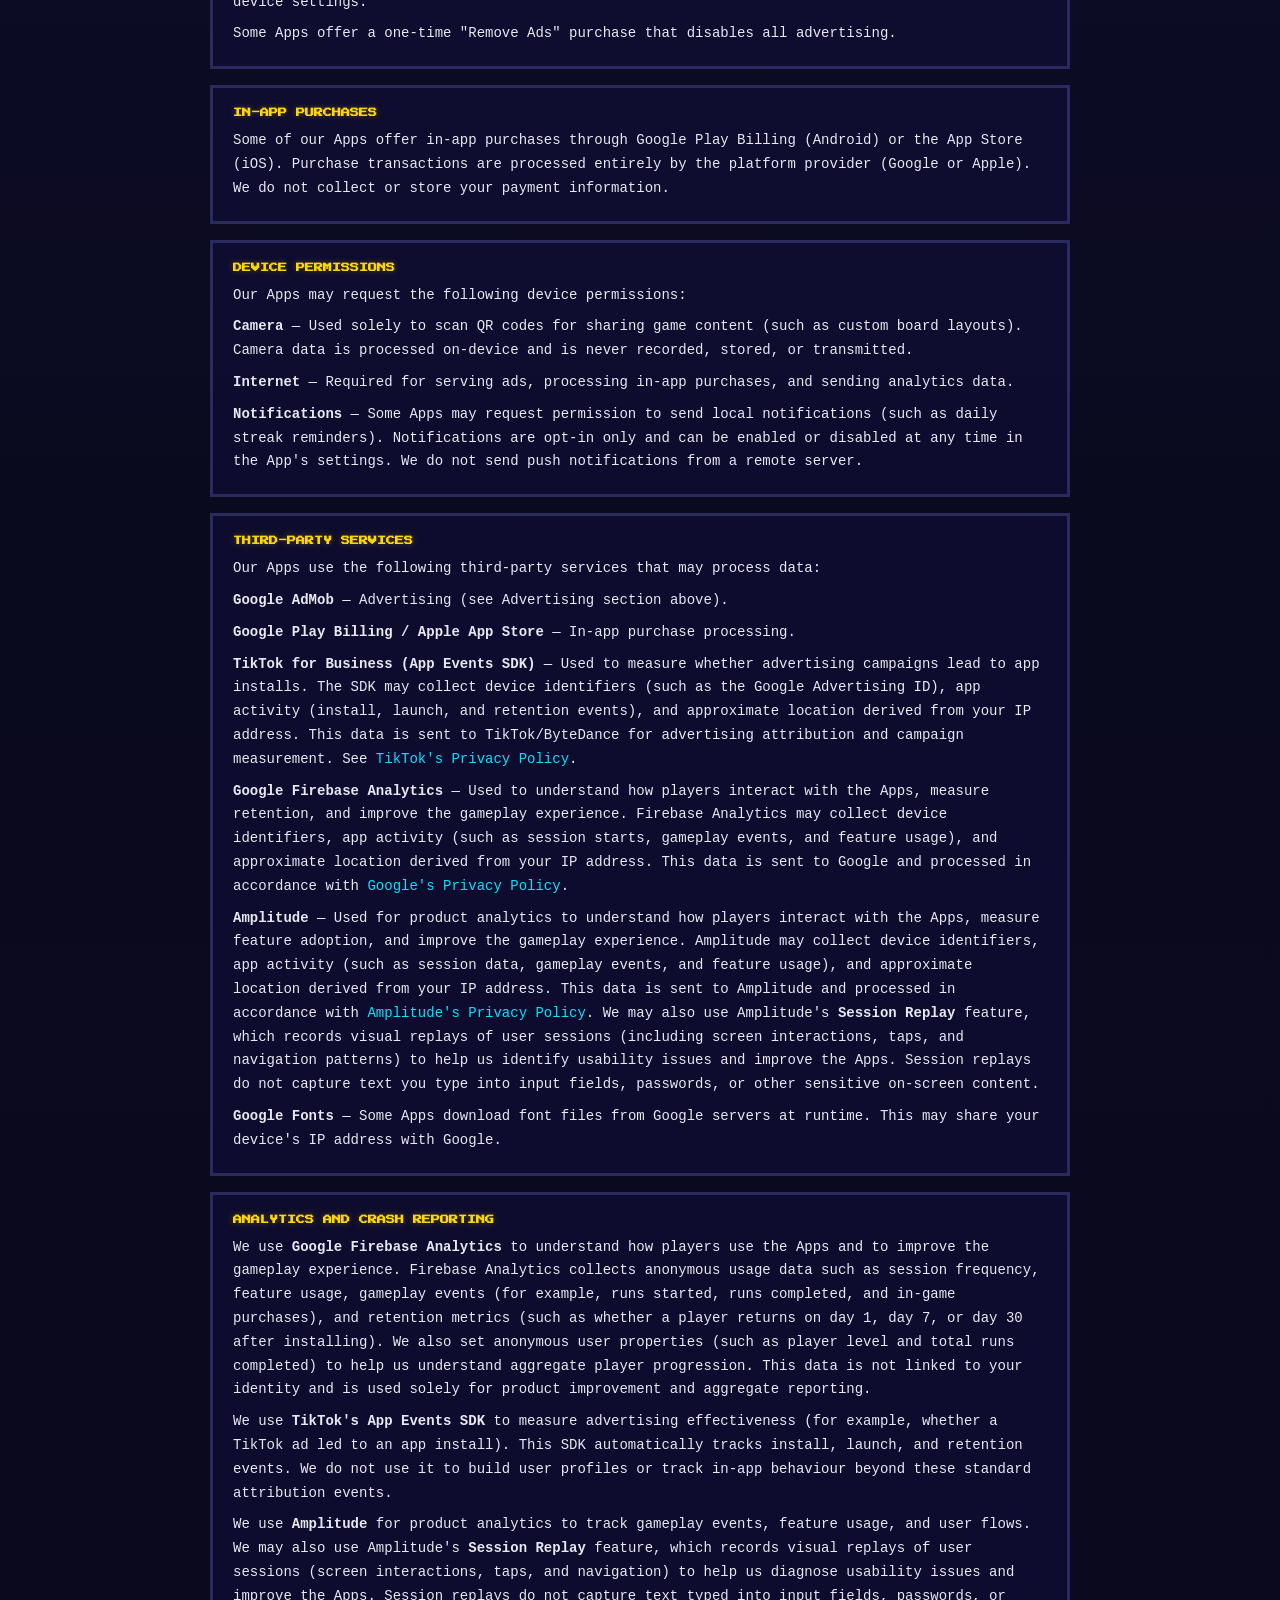
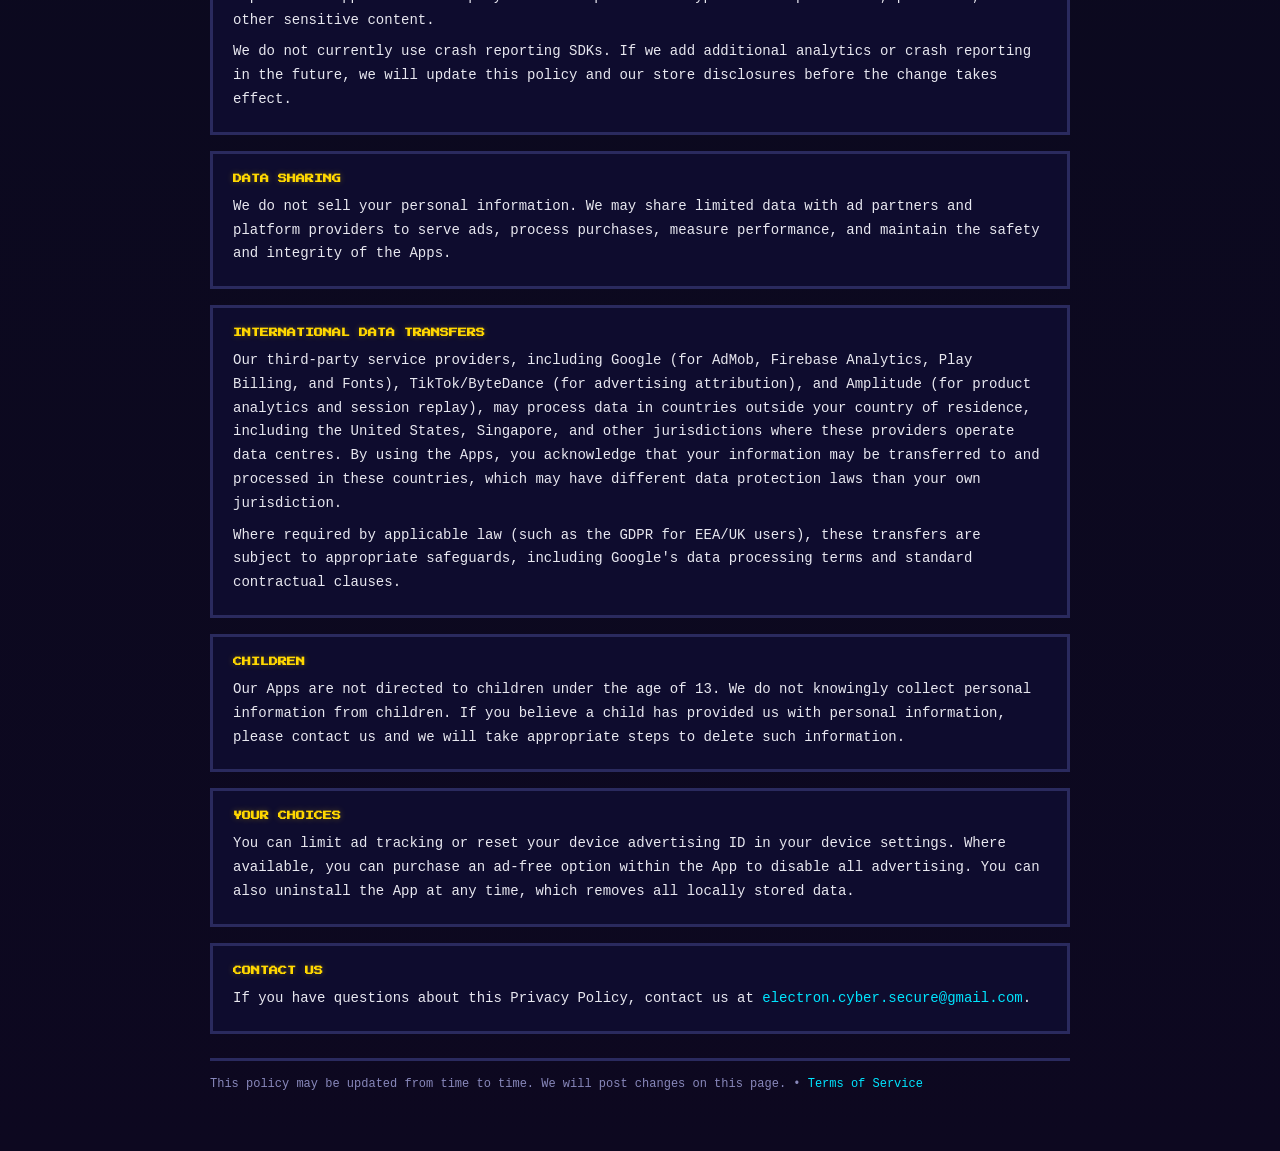
==== commit ca35ba3b: "Describe Embertable privacy, purchases and optional rewarded ads" ====
--- a/privacy.html
+++ b/privacy.html
@@ -151,12 +151,22 @@
     <header>
       <a href="index.html">&lt; Back to Home</a>
       <h1>Privacy Policy</h1>
-      <div class="date">Effective date: April 7, 2026</div>
+      <div class="date">Effective date: April 7, 2026 &bull; Embertable details updated October 8, 2026</div>
     </header>
 
     <div class="card">
       <h2>Veilborn</h2>
       <p>Veilborn has its own <a href="veilborn-privacy.html">privacy policy</a>. The advertising, attribution and session-replay descriptions below apply to our other games. Veilborn’s use of Firebase Analytics and Crashlytics is described in its dedicated policy.</p>
+    </div>
+
+    <div class="card" id="embertable">
+      <h2>Embertable (iOS and Android)</h2>
+      <p>Embertable is covered by this policy. This game-specific section describes its current data practices and takes precedence over the general descriptions below where they differ.</p>
+      <p>Company progress, characters, equipment, settings, daily rewards and purchase entitlements are stored on your device. Embertable does not require a player account and does not currently provide a studio-operated cloud save service. Starting a new journey resets gameplay progress; reinstalling or clearing app data may remove local data.</p>
+      <p>Embertable uses Google AdMob and Google's User Messaging Platform for optional rewarded ads and privacy choices. These services may process IP addresses, device and advertising identifiers where available and permitted, ad interactions, diagnostics and consent choices to deliver and measure ads and prevent fraud. Consent is requested where required before ads are requested. You can revisit available consent choices using the game's Ad privacy control. See <a href="https://policies.google.com/privacy">Google's Privacy Policy</a>.</p>
+      <p>Rewarded ads are optional. A Forge Sigil is granted only when the advertising SDK confirms that the reward was earned. Gameplay can be played offline; ads and store operations require a connection. Embertable does not currently integrate Firebase Analytics, TikTok attribution, Amplitude, session replay or a separate crash-reporting SDK.</p>
+      <p>When purchases are enabled, Apple or Google processes payment information. To validate a purchase or restore, Embertable sends the product identifier, store source and store receipt or purchase token to our HTTPS verification service. The service checks these with the relevant store, and the app stores transaction identifiers and entitlements to prevent duplicate rewards. These records do not include your payment-card details. Purchase data is used for verification, delivery and support, not advertising profiles.</p>
+      <p>Embertable does not request camera, microphone, contacts or precise-location access. Internet access is used for ads, privacy messages and purchase verification. Questions about Embertable data or privacy requests can be sent to <a href="mailto:electron.cyber.secure@gmail.com">electron.cyber.secure@gmail.com</a>.</p>
     </div>
 
     <div class="card">
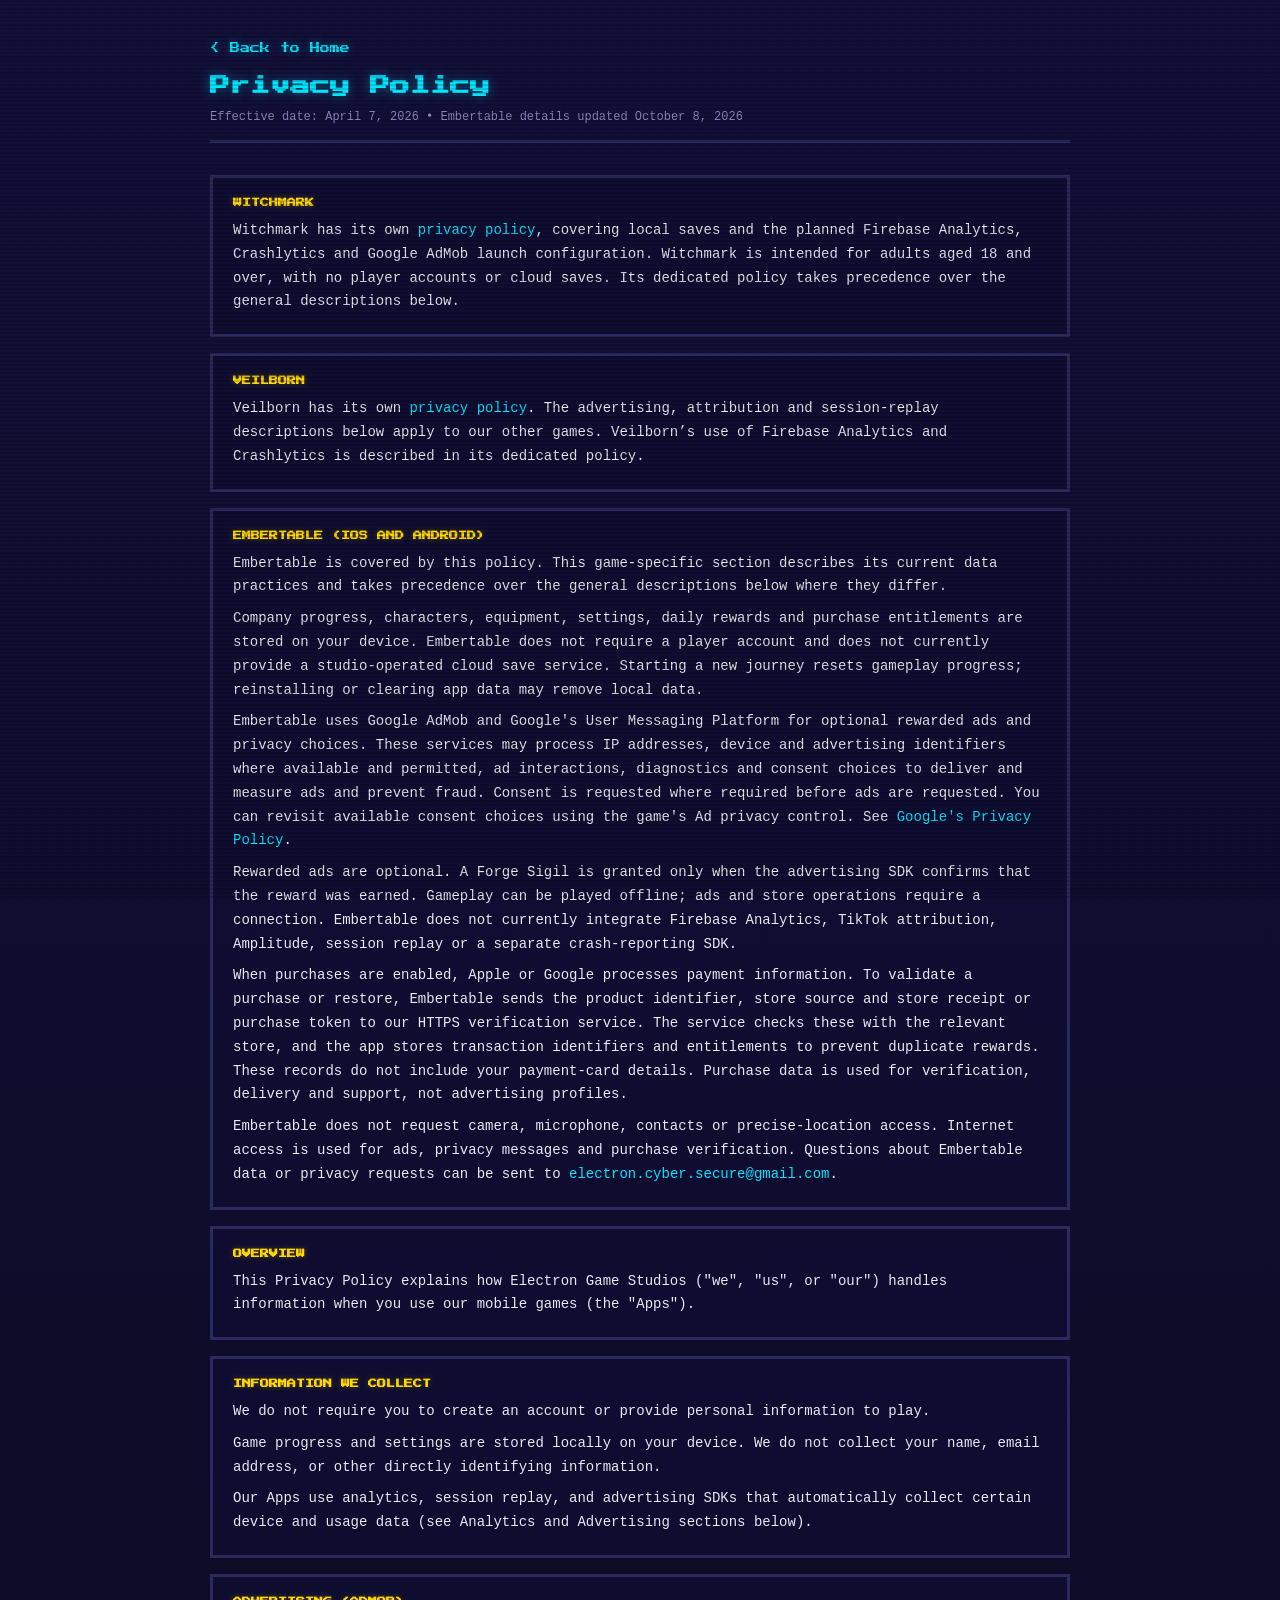
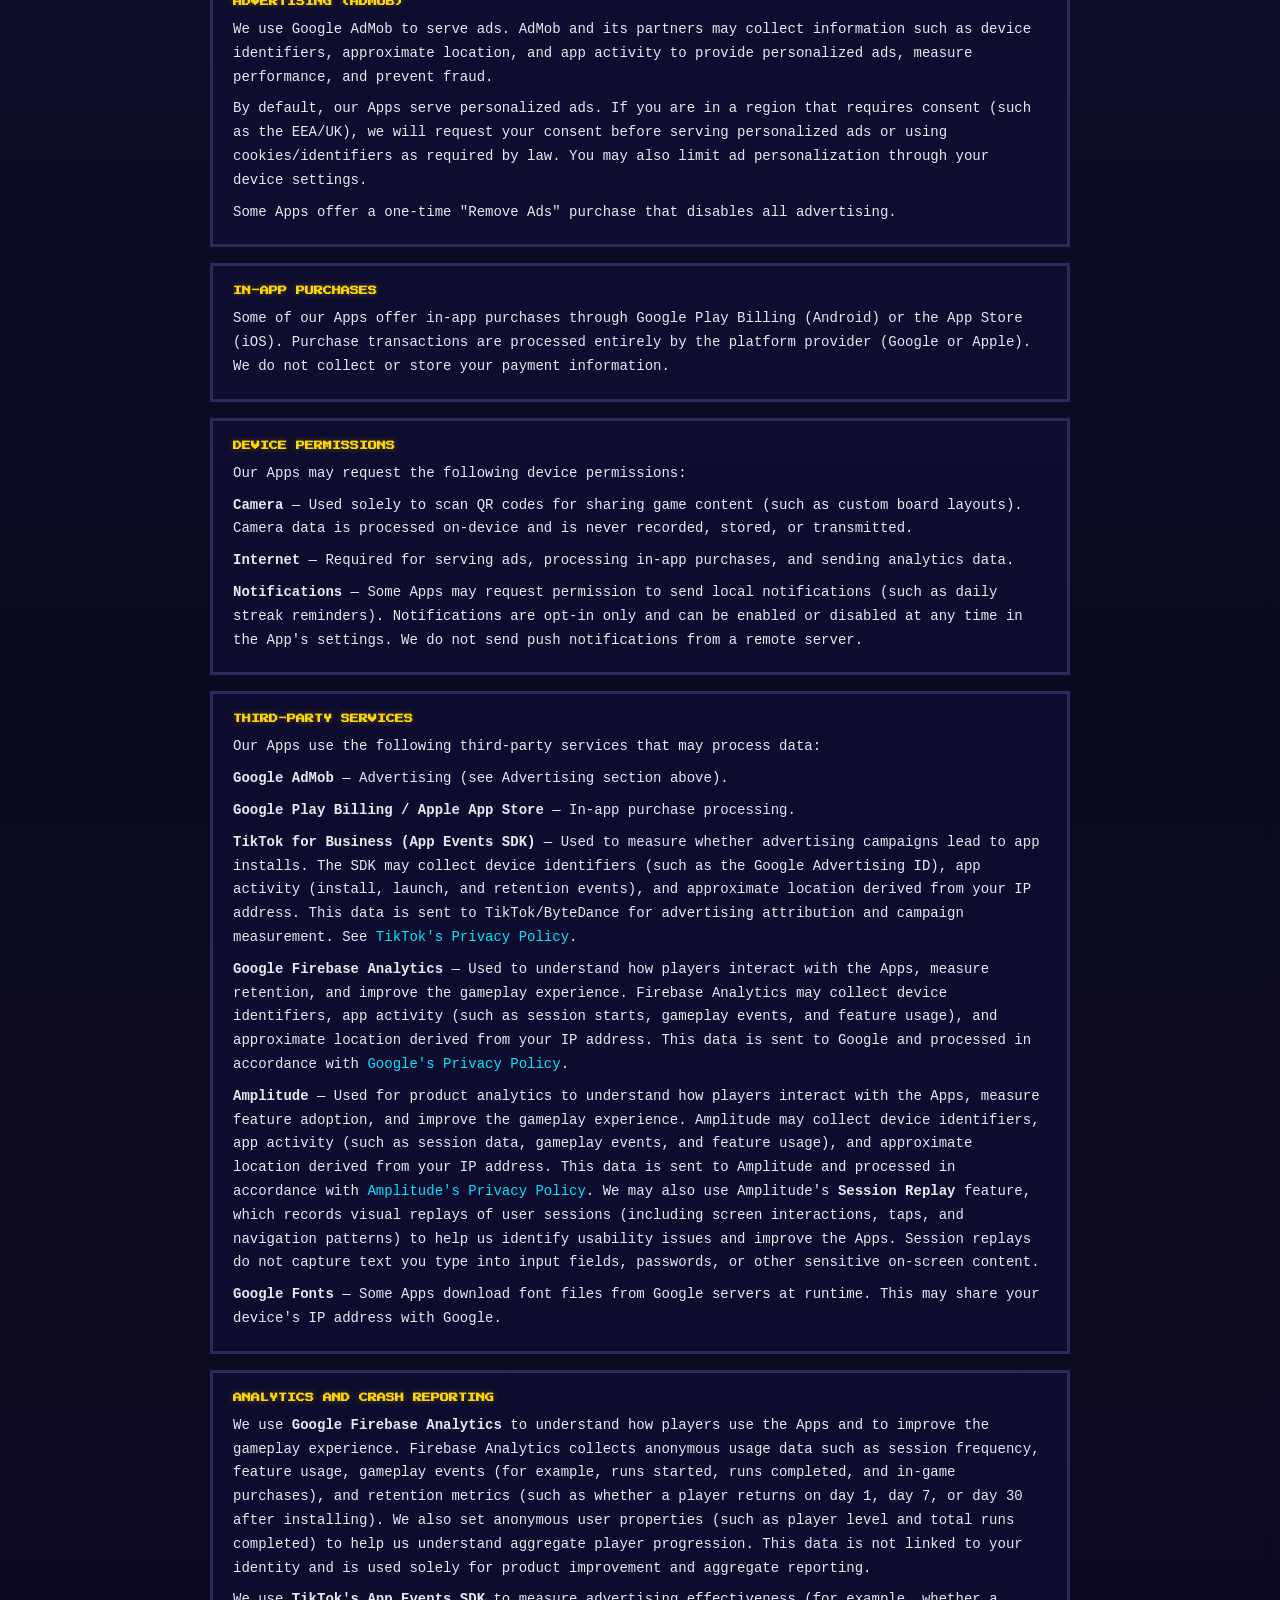
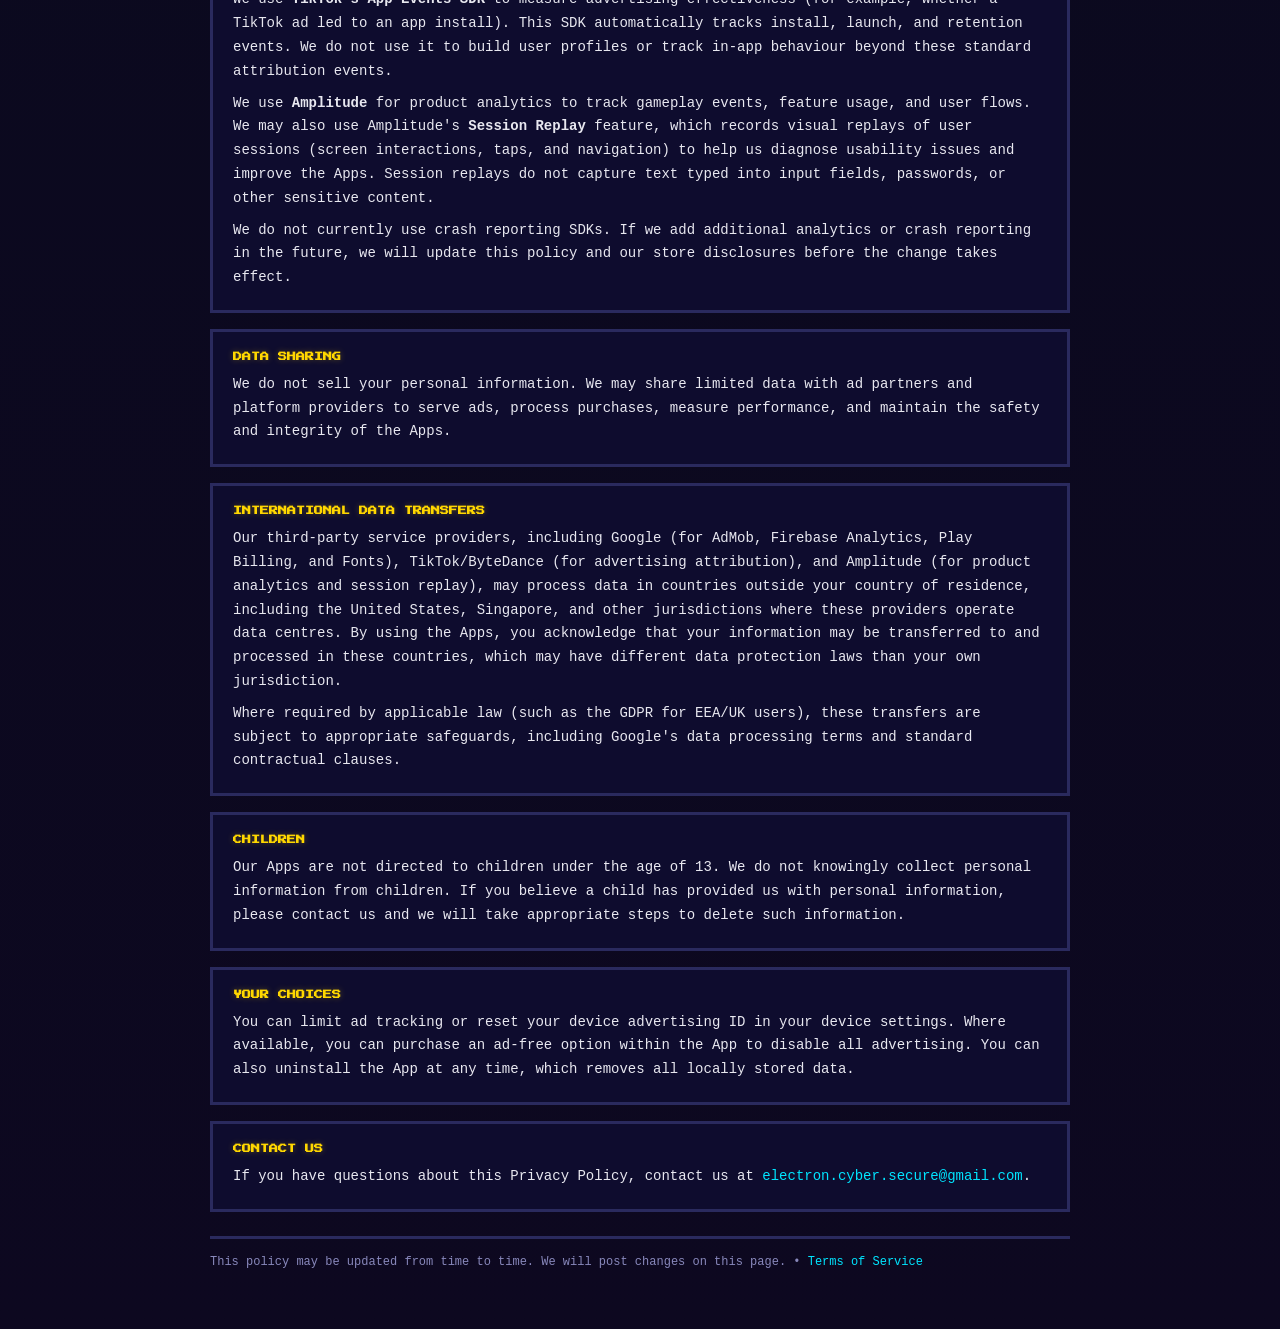
==== commit 8497f645: "Add Witchmark launch privacy policy" ====
--- a/privacy.html
+++ b/privacy.html
@@ -154,6 +154,11 @@
       <div class="date">Effective date: April 7, 2026 &bull; Embertable details updated October 8, 2026</div>
     </header>
 
+    <div class="card" id="witchmark">
+      <h2>Witchmark</h2>
+      <p>Witchmark has its own <a href="witchmark-privacy.html">privacy policy</a>, covering local saves and the planned Firebase Analytics, Crashlytics and Google AdMob launch configuration. Witchmark is intended for adults aged 18 and over, with no player accounts or cloud saves. Its dedicated policy takes precedence over the general descriptions below.</p>
+    </div>
+
     <div class="card">
       <h2>Veilborn</h2>
       <p>Veilborn has its own <a href="veilborn-privacy.html">privacy policy</a>. The advertising, attribution and session-replay descriptions below apply to our other games. Veilborn’s use of Firebase Analytics and Crashlytics is described in its dedicated policy.</p>
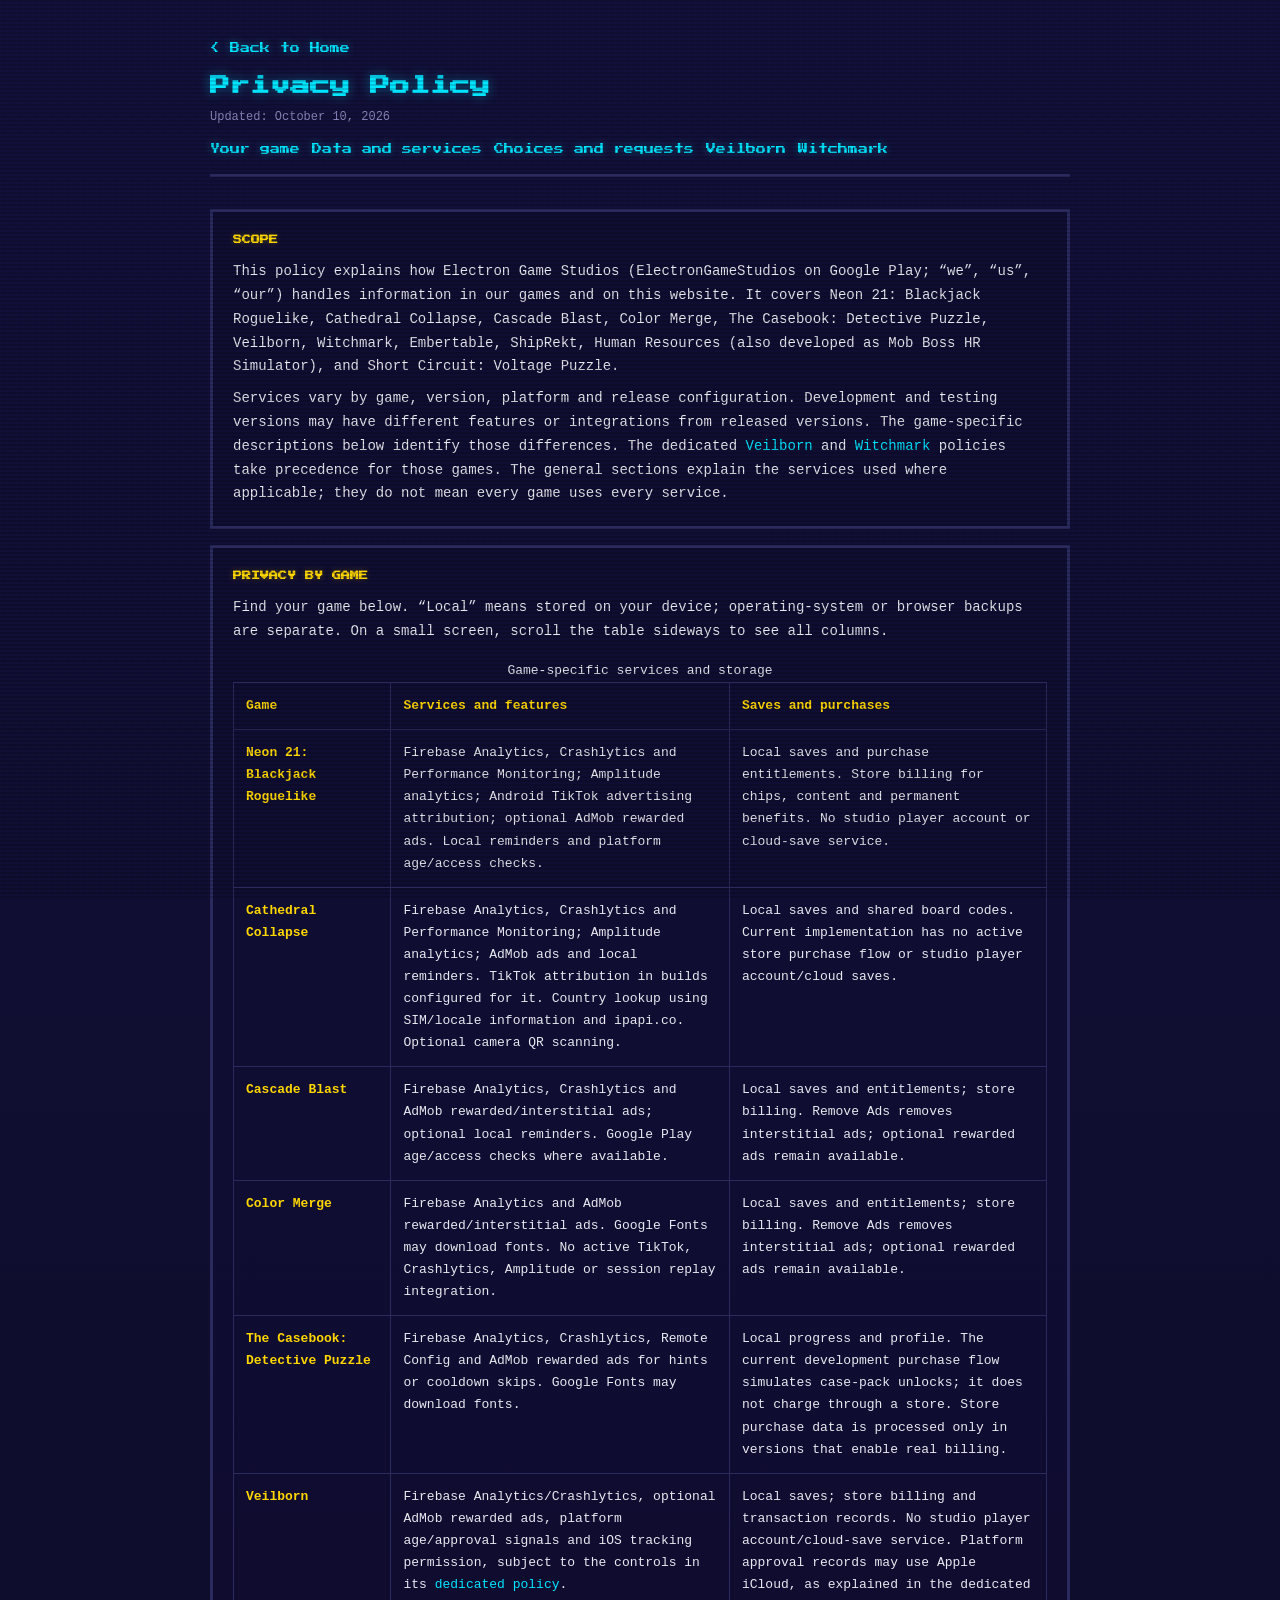
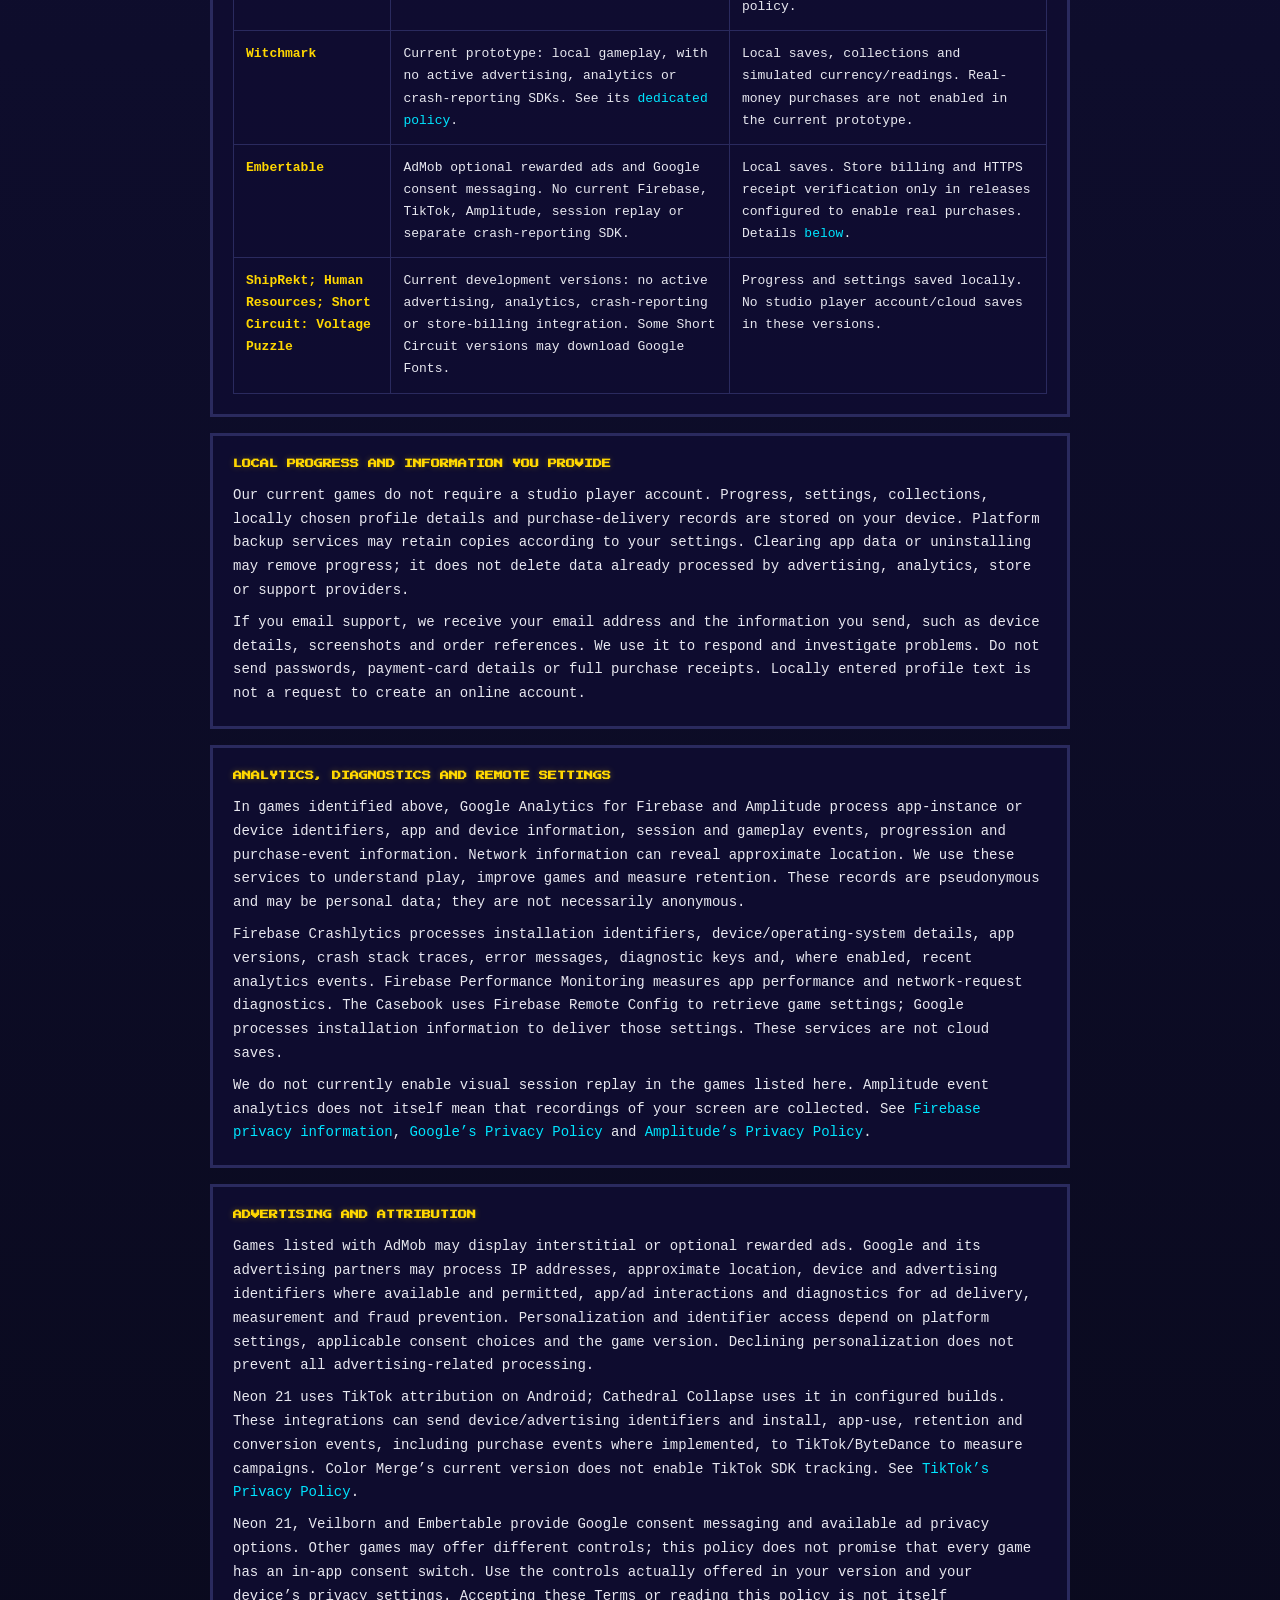
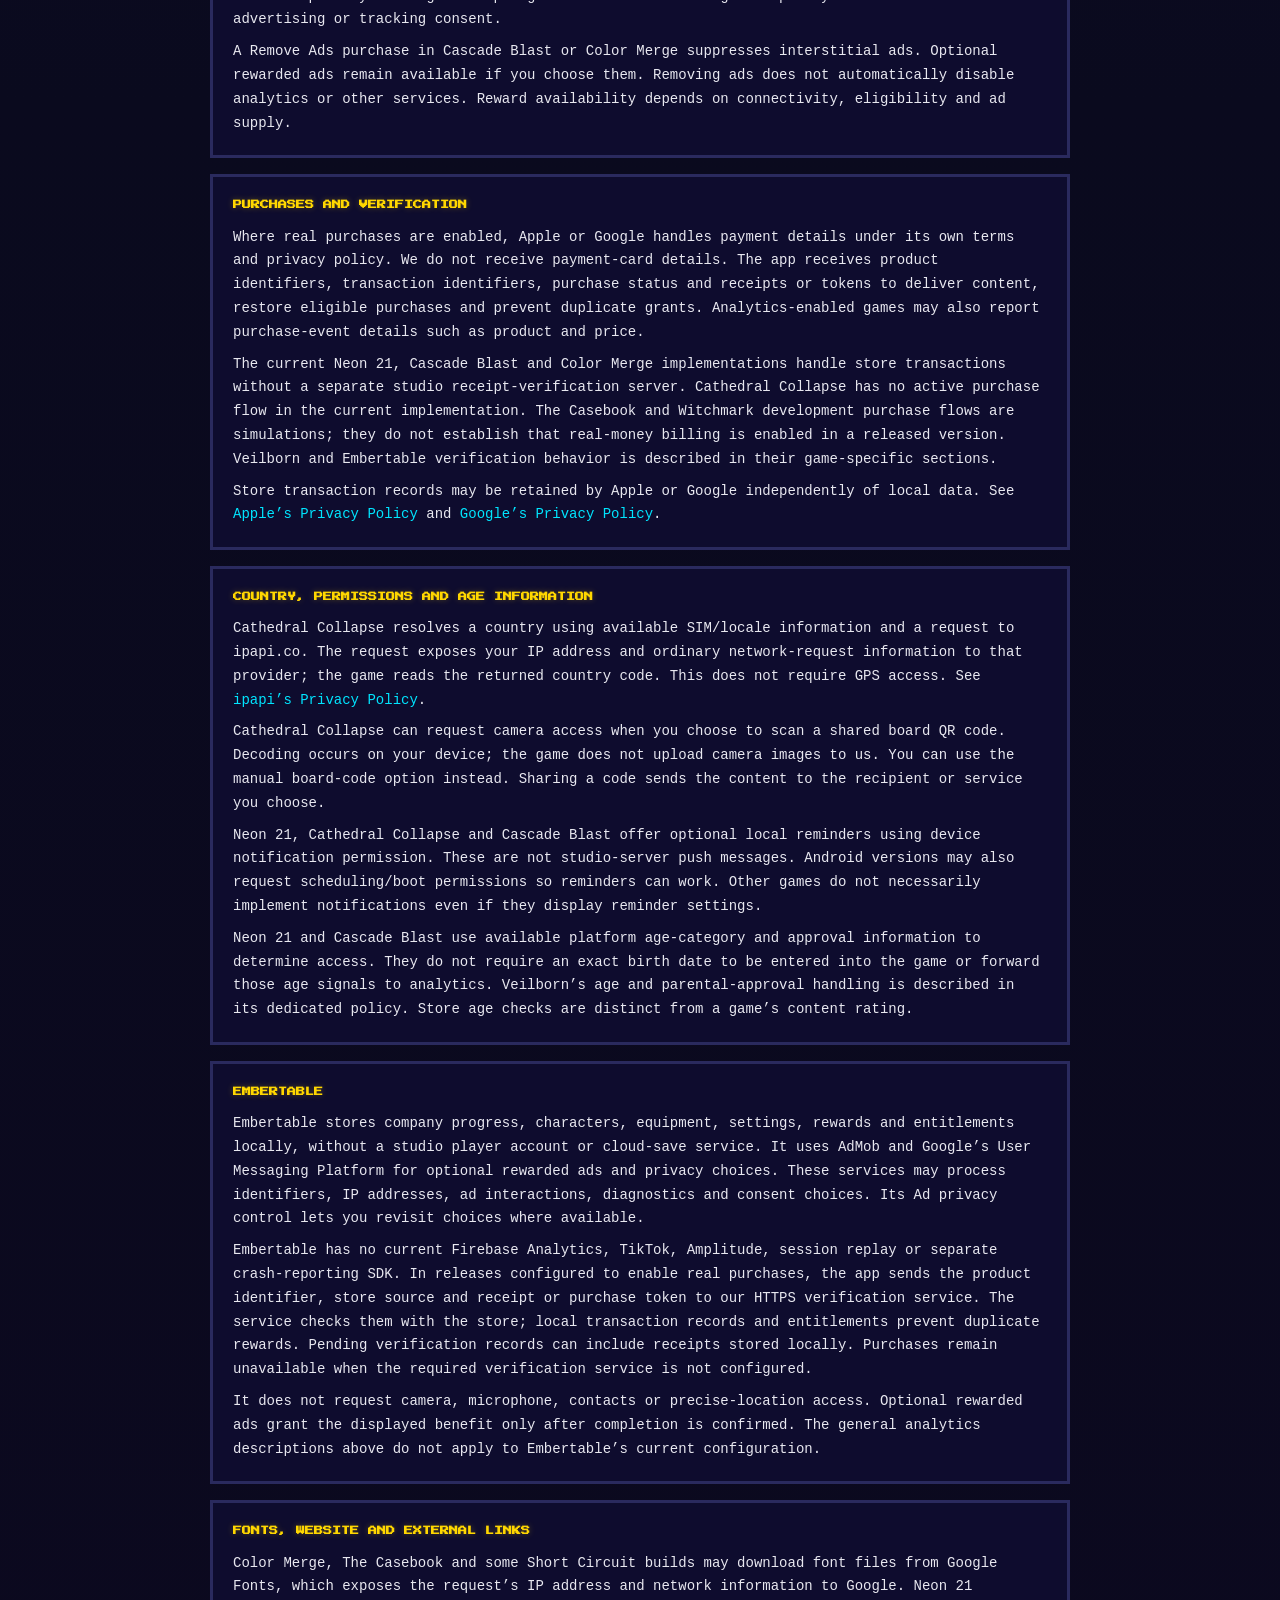
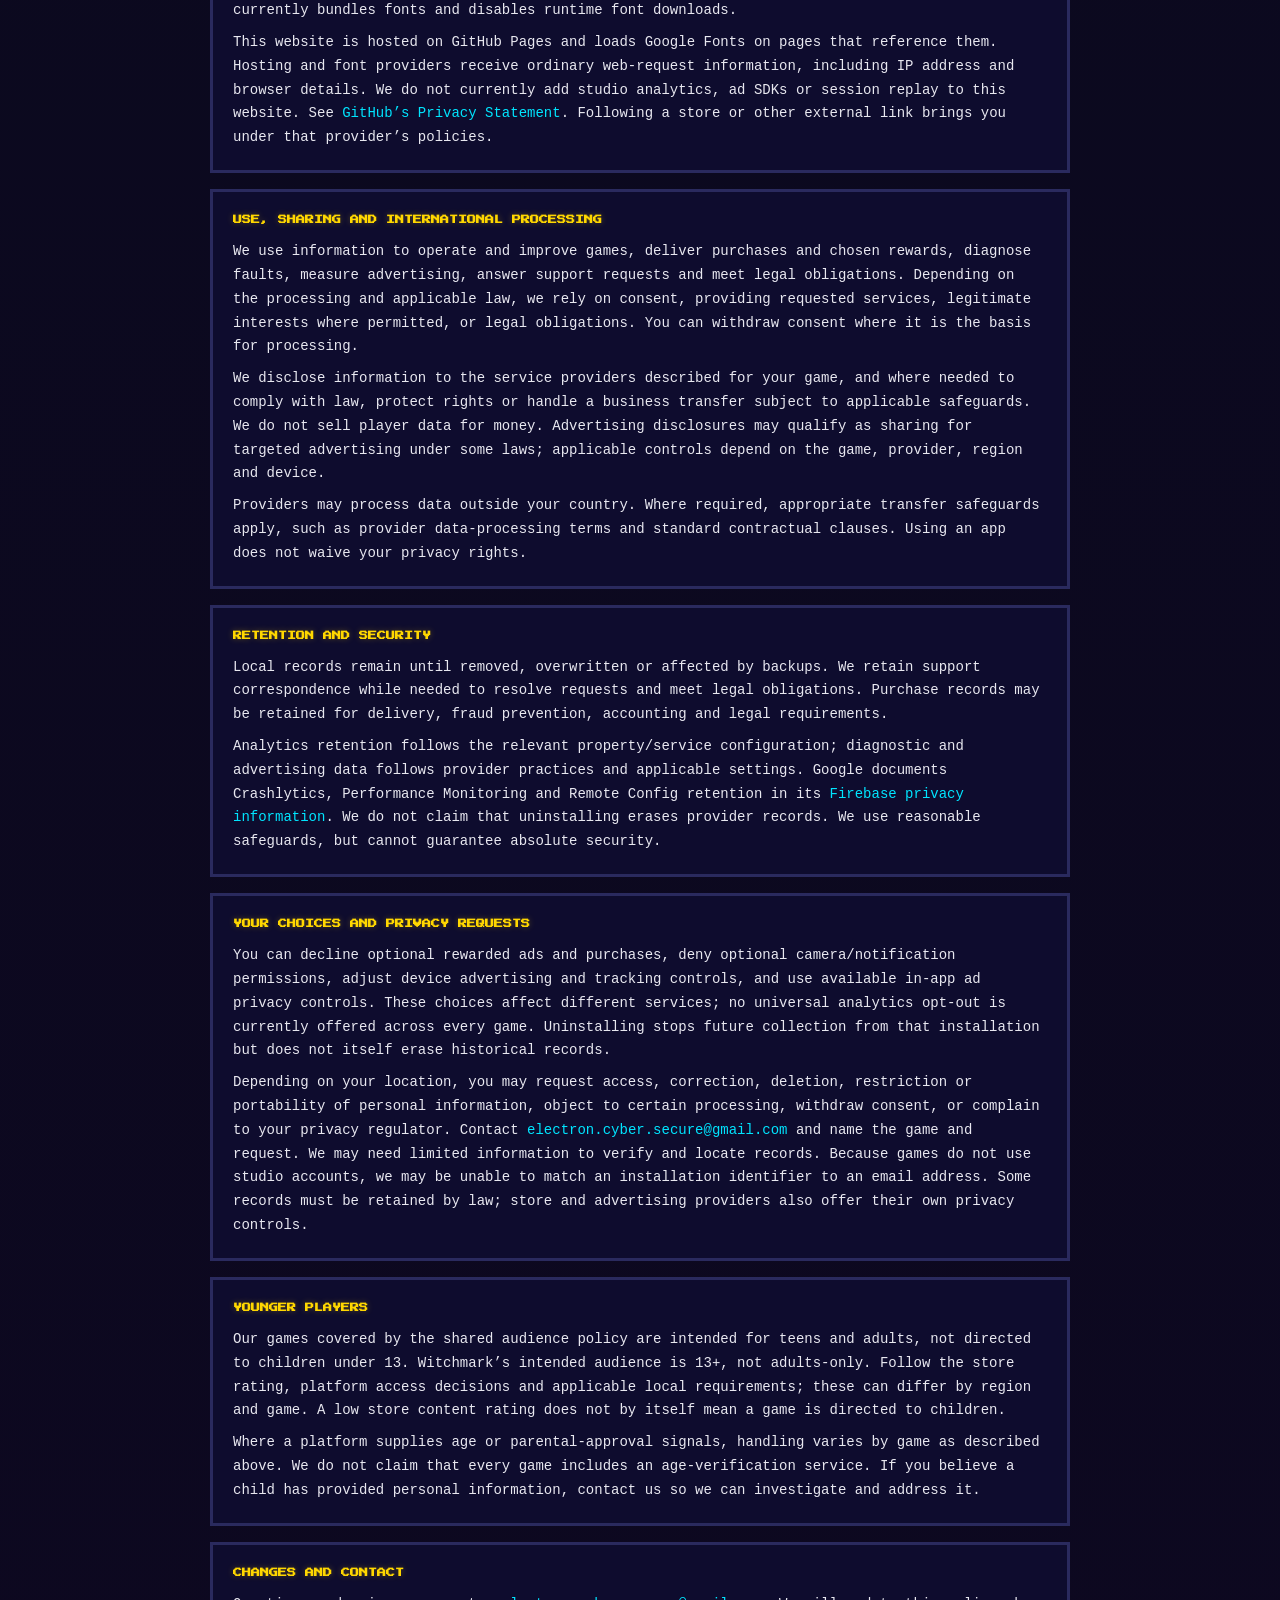
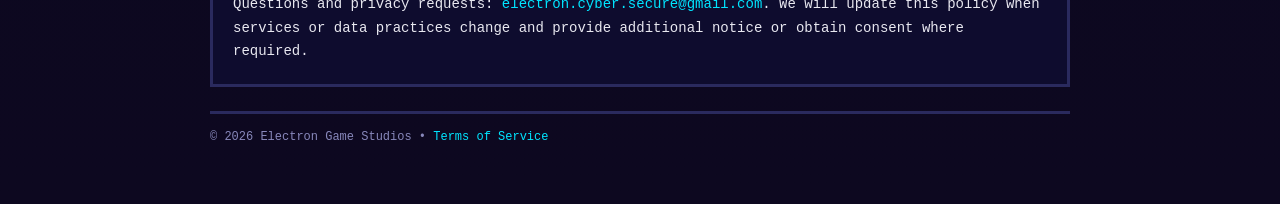
==== commit f68b1651: "Align studio policies with audited game integrations" ====
--- a/privacy.html
+++ b/privacy.html
@@ -144,232 +144,82 @@
       padding-top: 16px;
       border-top: 3px solid var(--border);
     }
+    .table-scroll { overflow-x: auto; margin-top: 16px; }
+    table { width: 100%; border-collapse: collapse; font-size: 13px; line-height: 1.7; }
+    th, td { border: 1px solid var(--border); padding: 12px; text-align: left; vertical-align: top; }
+    th { color: var(--yellow); }
+    th:first-child { min-width: 135px; }
+    td { min-width: 220px; }
+    h2 { line-height: 1.8; }
+    .policy-nav { display: flex; gap: 12px; flex-wrap: wrap; margin-top: 16px; font-size: 13px; line-height: 1.8; }
+    a:focus-visible { outline: 2px solid var(--yellow); outline-offset: 3px; }
   </style>
 </head>
 <body>
-  <div class="wrap">
+  <main class="wrap">
     <header>
       <a href="index.html">&lt; Back to Home</a>
       <h1>Privacy Policy</h1>
-      <div class="date">Effective date: April 7, 2026 &bull; Embertable details updated October 8, 2026</div>
+      <div class="date">Updated: October 10, 2026</div>
+      <nav class="policy-nav" aria-label="Privacy policy sections"><a href="#games">Your game</a><a href="#data">Data and services</a><a href="#choices">Choices and requests</a><a href="veilborn-privacy.html">Veilborn</a><a href="witchmark-privacy.html">Witchmark</a></nav>
     </header>
-
-    <div class="card" id="witchmark">
-      <h2>Witchmark</h2>
-      <p>Witchmark has its own <a href="witchmark-privacy.html">privacy policy</a>, covering local saves and the planned Firebase Analytics, Crashlytics and Google AdMob launch configuration. Witchmark is intended for adults aged 18 and over, with no player accounts or cloud saves. Its dedicated policy takes precedence over the general descriptions below.</p>
-    </div>
-
-    <div class="card">
-      <h2>Veilborn</h2>
-      <p>Veilborn has its own <a href="veilborn-privacy.html">privacy policy</a>. The advertising, attribution and session-replay descriptions below apply to our other games. Veilborn’s use of Firebase Analytics and Crashlytics is described in its dedicated policy.</p>
-    </div>
-
-    <div class="card" id="embertable">
-      <h2>Embertable (iOS and Android)</h2>
-      <p>Embertable is covered by this policy. This game-specific section describes its current data practices and takes precedence over the general descriptions below where they differ.</p>
-      <p>Company progress, characters, equipment, settings, daily rewards and purchase entitlements are stored on your device. Embertable does not require a player account and does not currently provide a studio-operated cloud save service. Starting a new journey resets gameplay progress; reinstalling or clearing app data may remove local data.</p>
-      <p>Embertable uses Google AdMob and Google's User Messaging Platform for optional rewarded ads and privacy choices. These services may process IP addresses, device and advertising identifiers where available and permitted, ad interactions, diagnostics and consent choices to deliver and measure ads and prevent fraud. Consent is requested where required before ads are requested. You can revisit available consent choices using the game's Ad privacy control. See <a href="https://policies.google.com/privacy">Google's Privacy Policy</a>.</p>
-      <p>Rewarded ads are optional. A Forge Sigil is granted only when the advertising SDK confirms that the reward was earned. Gameplay can be played offline; ads and store operations require a connection. Embertable does not currently integrate Firebase Analytics, TikTok attribution, Amplitude, session replay or a separate crash-reporting SDK.</p>
-      <p>When purchases are enabled, Apple or Google processes payment information. To validate a purchase or restore, Embertable sends the product identifier, store source and store receipt or purchase token to our HTTPS verification service. The service checks these with the relevant store, and the app stores transaction identifiers and entitlements to prevent duplicate rewards. These records do not include your payment-card details. Purchase data is used for verification, delivery and support, not advertising profiles.</p>
-      <p>Embertable does not request camera, microphone, contacts or precise-location access. Internet access is used for ads, privacy messages and purchase verification. Questions about Embertable data or privacy requests can be sent to <a href="mailto:electron.cyber.secure@gmail.com">electron.cyber.secure@gmail.com</a>.</p>
-    </div>
-
-    <div class="card">
-      <h2>Overview</h2>
-      <p>
-        This Privacy Policy explains how Electron Game Studios ("we", "us", or "our")
-        handles information when you use our mobile games (the "Apps").
-      </p>
-    </div>
-
-    <div class="card">
-      <h2>Information We Collect</h2>
-      <p>We do not require you to create an account or provide personal information to play.</p>
-      <p>Game progress and settings are stored locally on your device. We do not collect your name, email address, or other directly identifying information.</p>
-      <p>Our Apps use analytics, session replay, and advertising SDKs that automatically collect certain device and usage data (see Analytics and Advertising sections below).</p>
-    </div>
-
-    <div class="card">
-      <h2>Advertising (AdMob)</h2>
-      <p>
-        We use Google AdMob to serve ads. AdMob and its partners may collect information
-        such as device identifiers, approximate location, and app activity to provide
-        personalized ads, measure performance, and prevent fraud.
-      </p>
-      <p>
-        By default, our Apps serve personalized ads. If you are in a region that requires
-        consent (such as the EEA/UK), we will request your consent before serving personalized
-        ads or using cookies/identifiers as required by law. You may also limit ad
-        personalization through your device settings.
-      </p>
-      <p>
-        Some Apps offer a one-time "Remove Ads" purchase that disables all advertising.
-      </p>
-    </div>
-
-    <div class="card">
-      <h2>In-App Purchases</h2>
-      <p>
-        Some of our Apps offer in-app purchases through Google Play Billing (Android) or
-        the App Store (iOS). Purchase transactions are processed entirely by the platform
-        provider (Google or Apple). We do not collect or store your payment information.
-      </p>
-    </div>
-
-    <div class="card">
-      <h2>Device Permissions</h2>
-      <p>
-        Our Apps may request the following device permissions:
-      </p>
-      <p>
-        <strong>Camera</strong> &mdash; Used solely to scan QR codes for sharing game content
-        (such as custom board layouts). Camera data is processed
-        on-device and is never recorded, stored, or transmitted.
-      </p>
-      <p>
-        <strong>Internet</strong> &mdash; Required for serving ads, processing in-app purchases, and sending analytics data.
-      </p>
-      <p>
-        <strong>Notifications</strong> &mdash; Some Apps may request permission to send local
-        notifications (such as daily streak reminders). Notifications are opt-in only and can
-        be enabled or disabled at any time in the App's settings. We do not send push
-        notifications from a remote server.
-      </p>
-    </div>
-
-    <div class="card">
-      <h2>Third-Party Services</h2>
-      <p>Our Apps use the following third-party services that may process data:</p>
-      <p>
-        <strong>Google AdMob</strong> &mdash; Advertising (see Advertising section above).
-      </p>
-      <p>
-        <strong>Google Play Billing / Apple App Store</strong> &mdash; In-app purchase processing.
-      </p>
-      <p>
-        <strong>TikTok for Business (App Events SDK)</strong> &mdash; Used to measure whether
-        advertising campaigns lead to app installs. The SDK may collect device identifiers
-        (such as the Google Advertising ID), app activity (install, launch, and retention
-        events), and approximate location derived from your IP address. This data is sent to
-        TikTok/ByteDance for advertising attribution and campaign measurement.
-        See <a href="https://www.tiktok.com/legal/page/global/privacy-policy/en">TikTok's Privacy Policy</a>.
-      </p>
-      <p>
-        <strong>Google Firebase Analytics</strong> &mdash; Used to understand how players interact
-        with the Apps, measure retention, and improve the gameplay experience. Firebase Analytics
-        may collect device identifiers, app activity (such as session starts, gameplay events,
-        and feature usage), and approximate location derived from your IP address. This data is
-        sent to Google and processed in accordance with
-        <a href="https://policies.google.com/privacy">Google's Privacy Policy</a>.
-      </p>
-      <p>
-        <strong>Amplitude</strong> &mdash; Used for product analytics to understand how players
-        interact with the Apps, measure feature adoption, and improve the gameplay experience.
-        Amplitude may collect device identifiers, app activity (such as session data, gameplay
-        events, and feature usage), and approximate location derived from your IP address.
-        This data is sent to Amplitude and processed in accordance with
-        <a href="https://amplitude.com/privacy">Amplitude's Privacy Policy</a>.
-        We may also use Amplitude's <strong>Session Replay</strong> feature, which records visual
-        replays of user sessions (including screen interactions, taps, and navigation patterns)
-        to help us identify usability issues and improve the Apps. Session replays do not capture
-        text you type into input fields, passwords, or other sensitive on-screen content.
-      </p>
-      <p>
-        <strong>Google Fonts</strong> &mdash; Some Apps download font files from Google servers
-        at runtime. This may share your device's IP address with Google.
-      </p>
-    </div>
-
-    <div class="card">
-      <h2>Analytics and Crash Reporting</h2>
-      <p>
-        We use <strong>Google Firebase Analytics</strong> to understand how players use the Apps
-        and to improve the gameplay experience. Firebase Analytics collects anonymous usage data
-        such as session frequency, feature usage, gameplay events (for example, runs started,
-        runs completed, and in-game purchases), and retention metrics (such as whether a player
-        returns on day 1, day 7, or day 30 after installing). We also set anonymous user
-        properties (such as player level and total runs completed) to help us understand
-        aggregate player progression. This data is not linked to your identity and is used
-        solely for product improvement and aggregate reporting.
-      </p>
-      <p>
-        We use <strong>TikTok's App Events SDK</strong> to measure advertising effectiveness
-        (for example, whether a TikTok ad led to an app install). This SDK automatically tracks
-        install, launch, and retention events. We do not use it to build user profiles or track
-        in-app behaviour beyond these standard attribution events.
-      </p>
-      <p>
-        We use <strong>Amplitude</strong> for product analytics to track gameplay events,
-        feature usage, and user flows. We may also use Amplitude's <strong>Session Replay</strong>
-        feature, which records visual replays of user sessions (screen interactions, taps, and
-        navigation) to help us diagnose usability issues and improve the Apps. Session replays
-        do not capture text typed into input fields, passwords, or other sensitive content.
-      </p>
-      <p>
-        We do not currently use crash reporting SDKs. If we add additional analytics or crash
-        reporting in the future, we will update this policy and our store disclosures before
-        the change takes effect.
-      </p>
-    </div>
-
-    <div class="card">
-      <h2>Data Sharing</h2>
-      <p>
-        We do not sell your personal information. We may share limited data with ad partners
-        and platform providers to serve ads, process purchases, measure performance, and
-        maintain the safety and integrity of the Apps.
-      </p>
-    </div>
-
-    <div class="card">
-      <h2>International Data Transfers</h2>
-      <p>
-        Our third-party service providers, including Google (for AdMob, Firebase Analytics, Play Billing, and Fonts),
-        TikTok/ByteDance (for advertising attribution), and Amplitude (for product analytics and session replay),
-        may process data in countries outside your country of residence, including the United States,
-        Singapore, and other jurisdictions where these providers operate data centres. By using the Apps, you acknowledge
-        that your information may be transferred to and processed in these countries, which may have
-        different data protection laws than your own jurisdiction.
-      </p>
-      <p>
-        Where required by applicable law (such as the GDPR for EEA/UK users), these transfers are
-        subject to appropriate safeguards, including Google's data processing terms and standard
-        contractual clauses.
-      </p>
-    </div>
-
-    <div class="card">
-      <h2>Children</h2>
-      <p>
-        Our Apps are not directed to children under the age of 13. We do not knowingly collect
-        personal information from children. If you believe a child has provided us with
-        personal information, please contact us and we will take appropriate steps to delete
-        such information.
-      </p>
-    </div>
-
-    <div class="card">
-      <h2>Your Choices</h2>
-      <p>
-        You can limit ad tracking or reset your device advertising ID in your device settings.
-        Where available, you can purchase an ad-free option within the App to disable all
-        advertising. You can also uninstall the App at any time, which removes all locally
-        stored data.
-      </p>
-    </div>
-
-    <div class="card">
-      <h2>Contact Us</h2>
-      <p>
-        If you have questions about this Privacy Policy, contact us at
-        <a href="mailto:electron.cyber.secure@gmail.com">electron.cyber.secure@gmail.com</a>.
-      </p>
-    </div>
-
-    <div class="footer-note">
-      This policy may be updated from time to time. We will post changes on this page.
-      &bull; <a href="tos.html">Terms of Service</a>
-    </div>
-  </div>
+    <section class="card">
+      <h2>Scope</h2>
+      <p>This policy explains how Electron Game Studios (ElectronGameStudios on Google Play; “we”, “us”, “our”) handles information in our games and on this website. It covers Neon 21: Blackjack Roguelike, Cathedral Collapse, Cascade Blast, Color Merge, The Casebook: Detective Puzzle, Veilborn, Witchmark, Embertable, ShipRekt, Human Resources (also developed as Mob Boss HR Simulator), and Short Circuit: Voltage Puzzle.</p><p>Services vary by game, version, platform and release configuration. Development and testing versions may have different features or integrations from released versions. The game-specific descriptions below identify those differences. The dedicated <a href="veilborn-privacy.html">Veilborn</a> and <a href="witchmark-privacy.html">Witchmark</a> policies take precedence for those games. The general sections explain the services used where applicable; they do not mean every game uses every service.</p>
+    </section>
+    <section class="card" id="games">
+      <h2>Privacy by game</h2>
+      <p>Find your game below. “Local” means stored on your device; operating-system or browser backups are separate. On a small screen, scroll the table sideways to see all columns.</p><div class="table-scroll" role="region" aria-label="Game privacy comparison" tabindex="0"><table><caption>Game-specific services and storage</caption><thead><tr><th scope="col">Game</th><th scope="col">Services and features</th><th scope="col">Saves and purchases</th></tr></thead><tbody><tr><th scope="row">Neon 21: Blackjack Roguelike</th><td>Firebase Analytics, Crashlytics and Performance Monitoring; Amplitude analytics; Android TikTok advertising attribution; optional AdMob rewarded ads. Local reminders and platform age/access checks.</td><td>Local saves and purchase entitlements. Store billing for chips, content and permanent benefits. No studio player account or cloud-save service.</td></tr><tr><th scope="row">Cathedral Collapse</th><td>Firebase Analytics, Crashlytics and Performance Monitoring; Amplitude analytics; AdMob ads and local reminders. TikTok attribution in builds configured for it. Country lookup using SIM/locale information and ipapi.co. Optional camera QR scanning.</td><td>Local saves and shared board codes. Current implementation has no active store purchase flow or studio player account/cloud saves.</td></tr><tr><th scope="row">Cascade Blast</th><td>Firebase Analytics, Crashlytics and AdMob rewarded/interstitial ads; optional local reminders. Google Play age/access checks where available.</td><td>Local saves and entitlements; store billing. Remove Ads removes interstitial ads; optional rewarded ads remain available.</td></tr><tr><th scope="row">Color Merge</th><td>Firebase Analytics and AdMob rewarded/interstitial ads. Google Fonts may download fonts. No active TikTok, Crashlytics, Amplitude or session replay integration.</td><td>Local saves and entitlements; store billing. Remove Ads removes interstitial ads; optional rewarded ads remain available.</td></tr><tr><th scope="row">The Casebook: Detective Puzzle</th><td>Firebase Analytics, Crashlytics, Remote Config and AdMob rewarded ads for hints or cooldown skips. Google Fonts may download fonts.</td><td>Local progress and profile. The current development purchase flow simulates case-pack unlocks; it does not charge through a store. Store purchase data is processed only in versions that enable real billing.</td></tr><tr><th scope="row">Veilborn</th><td>Firebase Analytics/Crashlytics, optional AdMob rewarded ads, platform age/approval signals and iOS tracking permission, subject to the controls in its <a href="veilborn-privacy.html">dedicated policy</a>.</td><td>Local saves; store billing and transaction records. No studio player account/cloud-save service. Platform approval records may use Apple iCloud, as explained in the dedicated policy.</td></tr><tr><th scope="row">Witchmark</th><td>Current prototype: local gameplay, with no active advertising, analytics or crash-reporting SDKs. See its <a href="witchmark-privacy.html">dedicated policy</a>.</td><td>Local saves, collections and simulated currency/readings. Real-money purchases are not enabled in the current prototype.</td></tr><tr><th scope="row">Embertable</th><td>AdMob optional rewarded ads and Google consent messaging. No current Firebase, TikTok, Amplitude, session replay or separate crash-reporting SDK.</td><td>Local saves. Store billing and HTTPS receipt verification only in releases configured to enable real purchases. Details <a href="#embertable">below</a>.</td></tr><tr><th scope="row">ShipRekt; Human Resources; Short Circuit: Voltage Puzzle</th><td>Current development versions: no active advertising, analytics, crash-reporting or store-billing integration. Some Short Circuit versions may download Google Fonts.</td><td>Progress and settings saved locally. No studio player account/cloud saves in these versions.</td></tr></tbody></table></div>
+    </section>
+    <section class="card">
+      <h2>Local progress and information you provide</h2>
+      <p>Our current games do not require a studio player account. Progress, settings, collections, locally chosen profile details and purchase-delivery records are stored on your device. Platform backup services may retain copies according to your settings. Clearing app data or uninstalling may remove progress; it does not delete data already processed by advertising, analytics, store or support providers.</p><p>If you email support, we receive your email address and the information you send, such as device details, screenshots and order references. We use it to respond and investigate problems. Do not send passwords, payment-card details or full purchase receipts. Locally entered profile text is not a request to create an online account.</p>
+    </section>
+    <section class="card" id="data">
+      <h2>Analytics, diagnostics and remote settings</h2>
+      <p>In games identified above, Google Analytics for Firebase and Amplitude process app-instance or device identifiers, app and device information, session and gameplay events, progression and purchase-event information. Network information can reveal approximate location. We use these services to understand play, improve games and measure retention. These records are pseudonymous and may be personal data; they are not necessarily anonymous.</p><p>Firebase Crashlytics processes installation identifiers, device/operating-system details, app versions, crash stack traces, error messages, diagnostic keys and, where enabled, recent analytics events. Firebase Performance Monitoring measures app performance and network-request diagnostics. The Casebook uses Firebase Remote Config to retrieve game settings; Google processes installation information to deliver those settings. These services are not cloud saves.</p><p>We do not currently enable visual session replay in the games listed here. Amplitude event analytics does not itself mean that recordings of your screen are collected. See <a href="https://firebase.google.com/support/privacy">Firebase privacy information</a>, <a href="https://policies.google.com/privacy">Google’s Privacy Policy</a> and <a href="https://amplitude.com/privacy">Amplitude’s Privacy Policy</a>.</p>
+    </section>
+    <section class="card">
+      <h2>Advertising and attribution</h2>
+      <p>Games listed with AdMob may display interstitial or optional rewarded ads. Google and its advertising partners may process IP addresses, approximate location, device and advertising identifiers where available and permitted, app/ad interactions and diagnostics for ad delivery, measurement and fraud prevention. Personalization and identifier access depend on platform settings, applicable consent choices and the game version. Declining personalization does not prevent all advertising-related processing.</p><p>Neon 21 uses TikTok attribution on Android; Cathedral Collapse uses it in configured builds. These integrations can send device/advertising identifiers and install, app-use, retention and conversion events, including purchase events where implemented, to TikTok/ByteDance to measure campaigns. Color Merge’s current version does not enable TikTok SDK tracking. See <a href="https://www.tiktok.com/legal/page/global/privacy-policy/en">TikTok’s Privacy Policy</a>.</p><p>Neon 21, Veilborn and Embertable provide Google consent messaging and available ad privacy options. Other games may offer different controls; this policy does not promise that every game has an in-app consent switch. Use the controls actually offered in your version and your device’s privacy settings. Accepting these Terms or reading this policy is not itself advertising or tracking consent.</p><p>A Remove Ads purchase in Cascade Blast or Color Merge suppresses interstitial ads. Optional rewarded ads remain available if you choose them. Removing ads does not automatically disable analytics or other services. Reward availability depends on connectivity, eligibility and ad supply.</p>
+    </section>
+    <section class="card">
+      <h2>Purchases and verification</h2>
+      <p>Where real purchases are enabled, Apple or Google handles payment details under its own terms and privacy policy. We do not receive payment-card details. The app receives product identifiers, transaction identifiers, purchase status and receipts or tokens to deliver content, restore eligible purchases and prevent duplicate grants. Analytics-enabled games may also report purchase-event details such as product and price.</p><p>The current Neon 21, Cascade Blast and Color Merge implementations handle store transactions without a separate studio receipt-verification server. Cathedral Collapse has no active purchase flow in the current implementation. The Casebook and Witchmark development purchase flows are simulations; they do not establish that real-money billing is enabled in a released version. Veilborn and Embertable verification behavior is described in their game-specific sections.</p><p>Store transaction records may be retained by Apple or Google independently of local data. See <a href="https://www.apple.com/legal/privacy/">Apple’s Privacy Policy</a> and <a href="https://policies.google.com/privacy">Google’s Privacy Policy</a>.</p>
+    </section>
+    <section class="card">
+      <h2>Country, permissions and age information</h2>
+      <p>Cathedral Collapse resolves a country using available SIM/locale information and a request to ipapi.co. The request exposes your IP address and ordinary network-request information to that provider; the game reads the returned country code. This does not require GPS access. See <a href="https://ipapi.co/privacy/">ipapi’s Privacy Policy</a>.</p><p>Cathedral Collapse can request camera access when you choose to scan a shared board QR code. Decoding occurs on your device; the game does not upload camera images to us. You can use the manual board-code option instead. Sharing a code sends the content to the recipient or service you choose.</p><p>Neon 21, Cathedral Collapse and Cascade Blast offer optional local reminders using device notification permission. These are not studio-server push messages. Android versions may also request scheduling/boot permissions so reminders can work. Other games do not necessarily implement notifications even if they display reminder settings.</p><p>Neon 21 and Cascade Blast use available platform age-category and approval information to determine access. They do not require an exact birth date to be entered into the game or forward those age signals to analytics. Veilborn’s age and parental-approval handling is described in its dedicated policy. Store age checks are distinct from a game’s content rating.</p>
+    </section>
+    <section class="card" id="embertable">
+      <h2>Embertable</h2>
+      <p>Embertable stores company progress, characters, equipment, settings, rewards and entitlements locally, without a studio player account or cloud-save service. It uses AdMob and Google’s User Messaging Platform for optional rewarded ads and privacy choices. These services may process identifiers, IP addresses, ad interactions, diagnostics and consent choices. Its Ad privacy control lets you revisit choices where available.</p><p>Embertable has no current Firebase Analytics, TikTok, Amplitude, session replay or separate crash-reporting SDK. In releases configured to enable real purchases, the app sends the product identifier, store source and receipt or purchase token to our HTTPS verification service. The service checks them with the store; local transaction records and entitlements prevent duplicate rewards. Pending verification records can include receipts stored locally. Purchases remain unavailable when the required verification service is not configured.</p><p>It does not request camera, microphone, contacts or precise-location access. Optional rewarded ads grant the displayed benefit only after completion is confirmed. The general analytics descriptions above do not apply to Embertable’s current configuration.</p>
+    </section>
+    <section class="card">
+      <h2>Fonts, website and external links</h2>
+      <p>Color Merge, The Casebook and some Short Circuit builds may download font files from Google Fonts, which exposes the request’s IP address and network information to Google. Neon 21 currently bundles fonts and disables runtime font downloads.</p><p>This website is hosted on GitHub Pages and loads Google Fonts on pages that reference them. Hosting and font providers receive ordinary web-request information, including IP address and browser details. We do not currently add studio analytics, ad SDKs or session replay to this website. See <a href="https://docs.github.com/en/site-policy/privacy-policies/github-general-privacy-statement">GitHub’s Privacy Statement</a>. Following a store or other external link brings you under that provider’s policies.</p>
+    </section>
+    <section class="card">
+      <h2>Use, sharing and international processing</h2>
+      <p>We use information to operate and improve games, deliver purchases and chosen rewards, diagnose faults, measure advertising, answer support requests and meet legal obligations. Depending on the processing and applicable law, we rely on consent, providing requested services, legitimate interests where permitted, or legal obligations. You can withdraw consent where it is the basis for processing.</p><p>We disclose information to the service providers described for your game, and where needed to comply with law, protect rights or handle a business transfer subject to applicable safeguards. We do not sell player data for money. Advertising disclosures may qualify as sharing for targeted advertising under some laws; applicable controls depend on the game, provider, region and device.</p><p>Providers may process data outside your country. Where required, appropriate transfer safeguards apply, such as provider data-processing terms and standard contractual clauses. Using an app does not waive your privacy rights.</p>
+    </section>
+    <section class="card">
+      <h2>Retention and security</h2>
+      <p>Local records remain until removed, overwritten or affected by backups. We retain support correspondence while needed to resolve requests and meet legal obligations. Purchase records may be retained for delivery, fraud prevention, accounting and legal requirements.</p><p>Analytics retention follows the relevant property/service configuration; diagnostic and advertising data follows provider practices and applicable settings. Google documents Crashlytics, Performance Monitoring and Remote Config retention in its <a href="https://firebase.google.com/support/privacy">Firebase privacy information</a>. We do not claim that uninstalling erases provider records. We use reasonable safeguards, but cannot guarantee absolute security.</p>
+    </section>
+    <section class="card" id="choices">
+      <h2>Your choices and privacy requests</h2>
+      <p>You can decline optional rewarded ads and purchases, deny optional camera/notification permissions, adjust device advertising and tracking controls, and use available in-app ad privacy controls. These choices affect different services; no universal analytics opt-out is currently offered across every game. Uninstalling stops future collection from that installation but does not itself erase historical records.</p><p>Depending on your location, you may request access, correction, deletion, restriction or portability of personal information, object to certain processing, withdraw consent, or complain to your privacy regulator. Contact <a href="mailto:electron.cyber.secure@gmail.com?subject=Privacy%20request">electron.cyber.secure@gmail.com</a> and name the game and request. We may need limited information to verify and locate records. Because games do not use studio accounts, we may be unable to match an installation identifier to an email address. Some records must be retained by law; store and advertising providers also offer their own privacy controls.</p>
+    </section>
+    <section class="card">
+      <h2>Younger players</h2>
+      <p>Our games covered by the shared audience policy are intended for teens and adults, not directed to children under 13. Witchmark’s intended audience is 13+, not adults-only. Follow the store rating, platform access decisions and applicable local requirements; these can differ by region and game. A low store content rating does not by itself mean a game is directed to children.</p><p>Where a platform supplies age or parental-approval signals, handling varies by game as described above. We do not claim that every game includes an age-verification service. If you believe a child has provided personal information, contact us so we can investigate and address it.</p>
+    </section>
+    <section class="card">
+      <h2>Changes and contact</h2>
+      <p>Questions and privacy requests: <a href="mailto:electron.cyber.secure@gmail.com">electron.cyber.secure@gmail.com</a>. We will update this policy when services or data practices change and provide additional notice or obtain consent where required.</p>
+    </section>
+    <div class="footer-note">© 2026 Electron Game Studios &bull; <a href="tos.html">Terms of Service</a></div>
+  </main>
 </body>
 </html>
